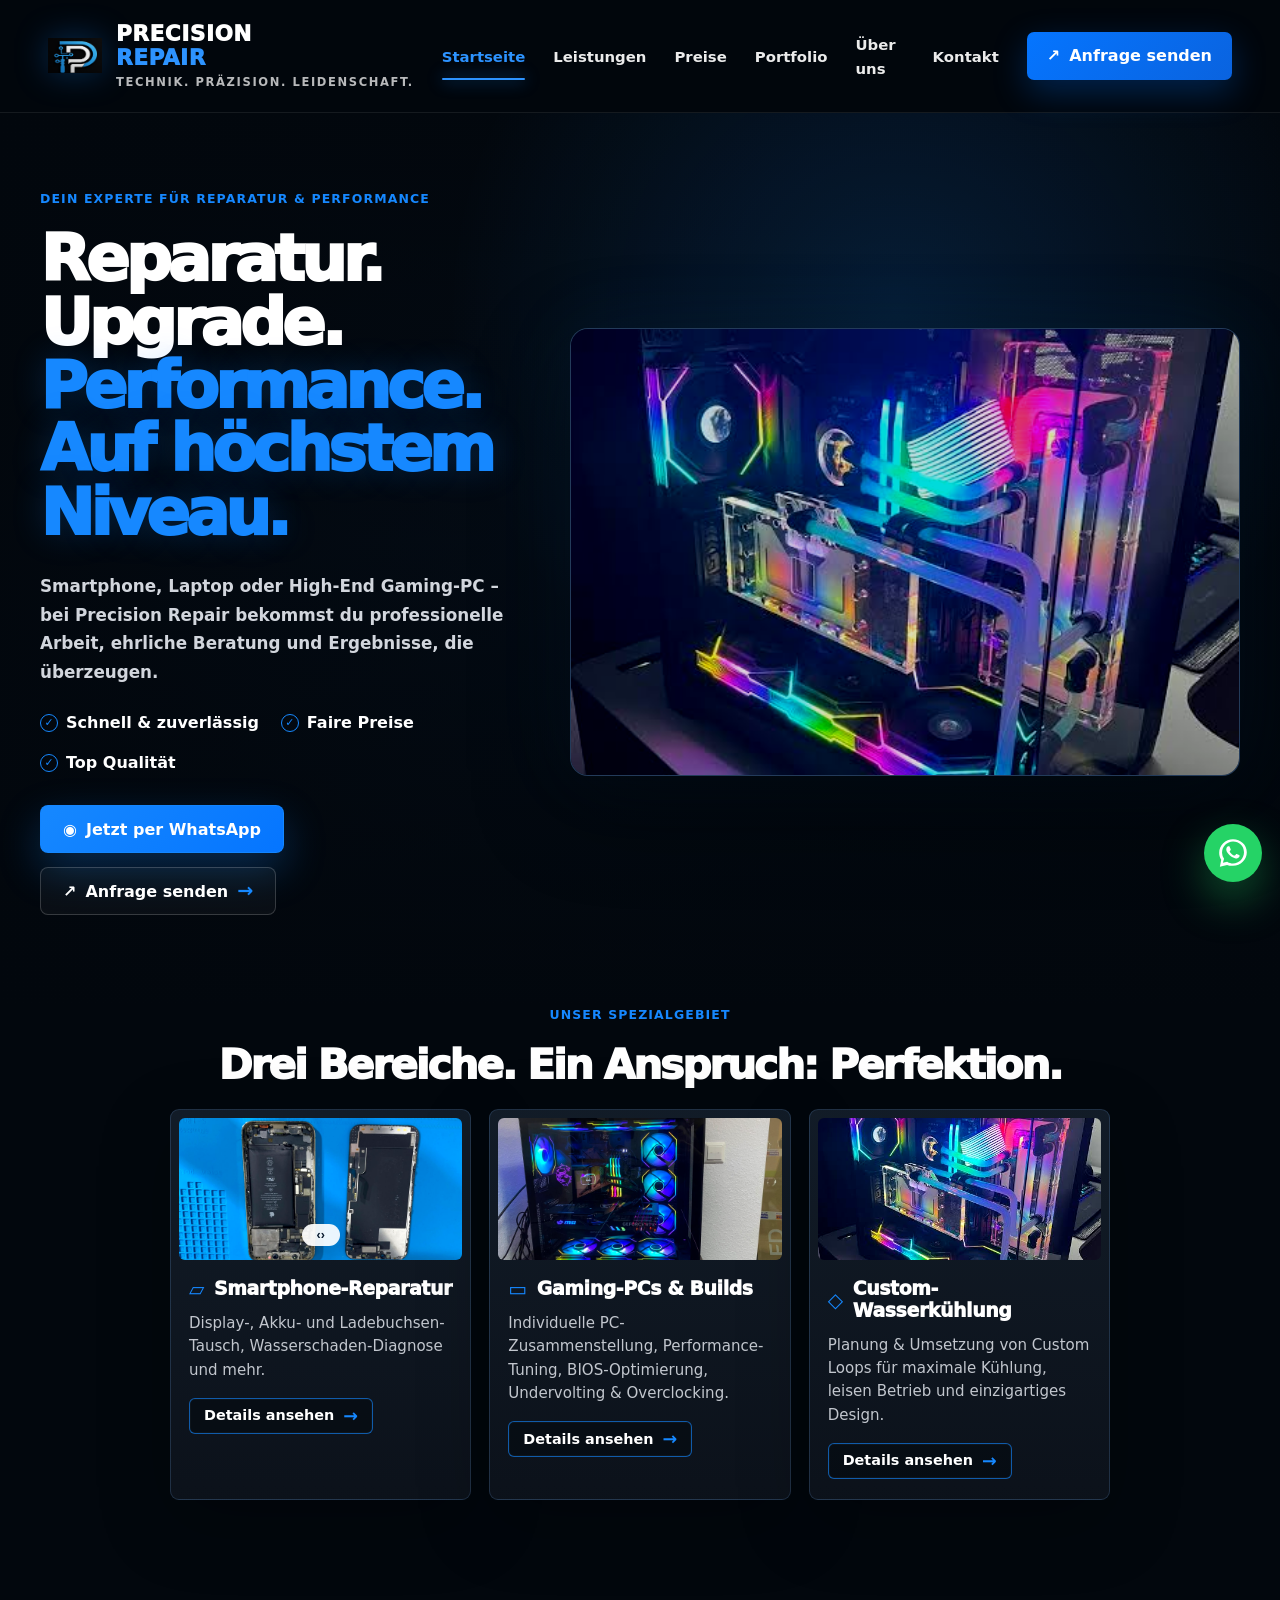
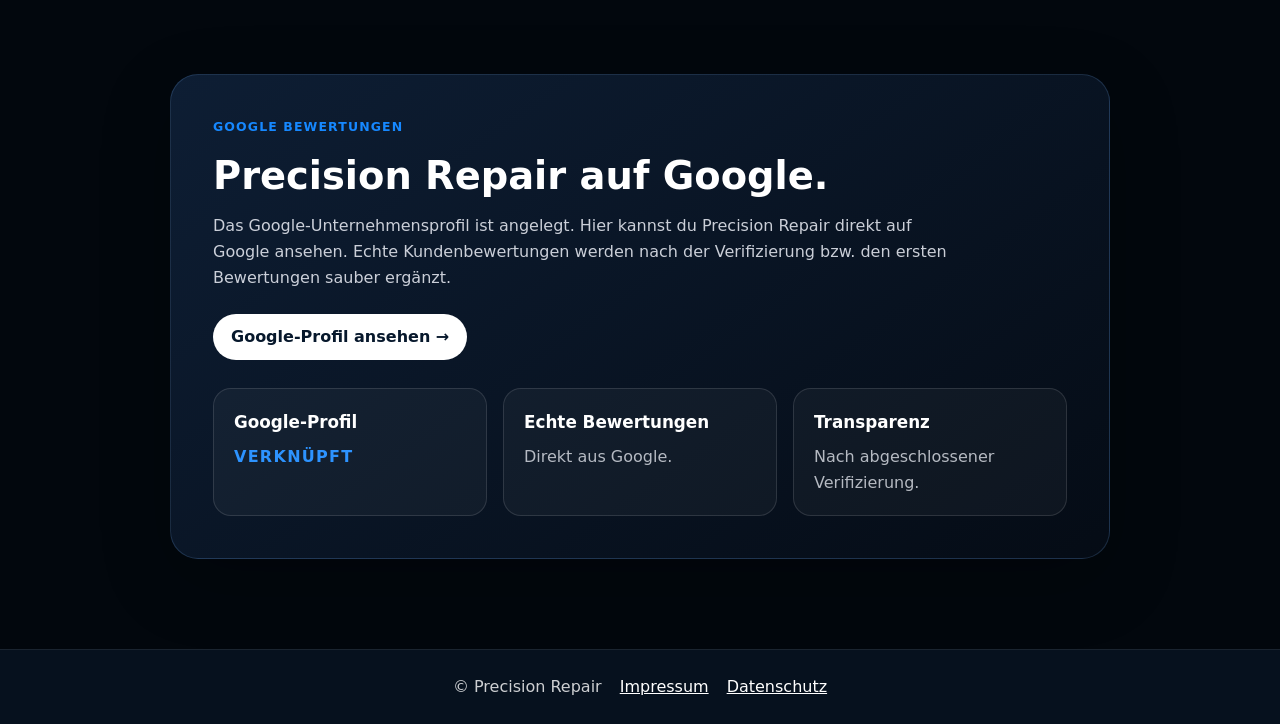
==== index.html @ 2e687c13 "Remove old custom watercooling images from homepage card" ====
<!doctype html>
<html lang="de">
<head>
  <meta charset="utf-8">
  <meta name="viewport" content="width=device-width, initial-scale=1">
  <title>Precision Repair | Reparatur, Upgrade & Performance-PCs</title>
  <meta name="description" content="Precision Repair in Trunkelsberg bei Memmingen: Smartphone-Reparatur, Laptop-Upgrades, Gaming-PC Builds und Custom-Wasserkühlung.">
  <link rel="canonical" href="https://precisionrepair.de/">
  <link rel="icon" href="assets/img/favicon.svg" type="image/svg+xml">
  <link rel="stylesheet" href="assets/css/styles.css?v=20260702-4">
</head>
<body class="dream-home">
  <header class="site-header premium-header" data-header>
    <div class="container premium-header-inner header-inner">
      <a class="brand premium-brand" href="index.html" aria-label="Precision Repair Startseite">
        <img src="public/images/precision-repair-logo.png" alt="" width="54" height="54">
        <span>Precision Repair</span>
      </a>
      <button class="nav-toggle" type="button" aria-controls="primary-nav" aria-expanded="false" data-nav-toggle><span></span><span></span><span></span><span class="sr-only">Menü öffnen</span></button>
      <nav class="primary-nav premium-nav" id="primary-nav" data-nav>
        <a class="active" href="index.html">Startseite</a><a href="leistungen.html">Leistungen</a><a href="preise.html">Preise</a><a href="portfolio.html">Portfolio</a><a href="ueber-uns.html">Über uns</a><a href="kontakt.html">Kontakt</a>
      </nav>
      <a class="header-cta" href="kontakt.html" aria-label="Anfrage senden"><span aria-hidden="true">↗</span>Anfrage senden</a>
    </div>
  </header>

  <main id="main" class="premium-main">
    <section class="premium-hero" aria-labelledby="hero-title">
      <div class="container premium-hero-grid">
        <div class="premium-hero-copy reveal-on-load">
          <p class="premium-eyebrow">DEIN EXPERTE FÜR REPARATUR &amp; PERFORMANCE</p>
          <h1 id="hero-title"><span>Reparatur.</span><span>Upgrade.</span><span class="blue">Performance.</span><span class="blue">Auf höchstem Niveau.</span></h1>
          <p class="hero-lead">Smartphone, Laptop oder High-End Gaming-PC –<br>bei Precision Repair bekommst du professionelle Arbeit, ehrliche Beratung und Ergebnisse, die überzeugen.</p>
          <div class="premium-trust" aria-label="Vorteile"><span><i aria-hidden="true">✓</i> Schnell &amp; zuverlässig</span><span><i aria-hidden="true">✓</i> Faire Preise</span><span><i aria-hidden="true">✓</i> Top Qualität</span></div>
          <div class="premium-actions"><a class="premium-btn premium-btn-primary" href="https://wa.me/491742716936"><span aria-hidden="true">◉</span>Jetzt per WhatsApp</a><a class="premium-btn premium-btn-outline" href="kontakt.html"><span aria-hidden="true">↗</span>Anfrage senden <b aria-hidden="true">→</b></a></div>
        </div>
        <div class="hero-visual reveal-on-load delay-1" aria-hidden="true"><img src="Wasserkuhlung 6.jpeg" alt="" width="820" height="620"></div>
      </div>
    </section>

    <section class="specialties-section" aria-labelledby="specialties-title">
      <div class="container section-title reveal-on-scroll"><p class="premium-eyebrow">UNSER SPEZIALGEBIET</p><h2 id="specialties-title">Drei Bereiche. Ein Anspruch: Perfektion.</h2></div>
      <div class="container specialties-grid">
        <article class="specialty-card project-card reveal-on-scroll" data-title="Smartphone-Reparatur" data-description="Beispielgalerie für Display-, Akku- und Ladebuchsen-Tausch, Diagnose und saubere Smartphone-Reparaturen." data-gallery='["public/images/portfolio/real/smartphone-display-austausch-01.jpg","public/images/portfolio/real/smartphone-display-austausch-02.jpg","public/images/portfolio/real/smartphone-innenreparatur-01.jpg","public/images/portfolio/real/smartphone-display-akkutausch-01.jpg","public/images/portfolio/real/smartphone-akku-austausch-01.jpg","public/images/portfolio/real/smartphone-akku-austausch-02.jpg"]'><button class="specialty-image project-trigger" type="button" aria-label="Smartphone Galerie öffnen"><img src="public/images/portfolio/real/smartphone-display-akkutausch-01.jpg" alt="Vorher Nachher Smartphone-Reparatur" width="680" height="520"><span class="split-control" aria-hidden="true">‹›</span></button><div class="specialty-content"><h3>Smartphone-Reparatur</h3><p>Display-, Akku- und Ladebuchsen-Tausch, Wasserschaden-Diagnose und mehr.</p><button class="details-btn project-trigger-text" type="button">Details ansehen <span aria-hidden="true">→</span></button></div></article>
        <article class="specialty-card project-card reveal-on-scroll delay-1" data-title="Gaming-PCs & Builds" data-description="Beispielgalerie für individuelle PC-Zusammenstellung, Performance-Tuning, BIOS-Optimierung, Undervolting und Overclocking." data-gallery='["public/images/portfolio/real/gaming-pc-build-rgb-03.jpg","public/images/portfolio/real/gaming-pc-build-rgb-01.jpg","public/images/portfolio/real/gaming-pc-build-rgb-02.jpg","public/images/portfolio/real/pc-build-komponenten-02.jpg"]'><button class="specialty-image project-trigger" type="button" aria-label="Gaming-PC Galerie öffnen"><img src="public/images/portfolio/real/gaming-pc-build-rgb-03.jpg" alt="Gaming-PC Build mit RGB" width="680" height="520"></button><div class="specialty-content"><h3>Gaming-PCs &amp; Builds</h3><p>Individuelle PC-Zusammenstellung, Performance-Tuning, BIOS-Optimierung, Undervolting &amp; Overclocking.</p><button class="details-btn project-trigger-text" type="button">Details ansehen <span aria-hidden="true">→</span></button></div></article>
        <article class="specialty-card project-card reveal-on-scroll delay-2" data-title="Custom-Wasserkühlung" data-description="Beispielgalerie für Planung und Umsetzung von Custom Loops für maximale Kühlung, leisen Betrieb und einzigartiges Design." data-gallery='["Wasserkuhlung 4.jpeg","Wasserkuhlung 6.jpeg"]'><button class="specialty-image project-trigger" type="button" aria-label="Custom-Wasserkühlung Galerie öffnen"><img src="Wasserkuhlung 6.jpeg" alt="Custom Wasserkühlung mit Distroplate" width="680" height="520"></button><div class="specialty-content"><h3>Custom-Wasserkühlung</h3><p>Planung &amp; Umsetzung von Custom Loops für maximale Kühlung, leisen Betrieb und einzigartiges Design.</p><button class="details-btn project-trigger-text" type="button">Details ansehen <span aria-hidden="true">→</span></button></div></article>
      </div>
    </section>

    <section class="google-reviews-section" aria-labelledby="google-reviews-title" style="padding:72px 0 90px;">
      <div class="container reveal-on-scroll" style="border:1px solid rgba(122,181,255,.18);border-radius:28px;background:linear-gradient(145deg,rgba(14,31,54,.96),rgba(5,12,22,.96));box-shadow:0 22px 70px rgba(0,0,0,.24);padding:clamp(24px,4vw,42px);">
        <p class="premium-eyebrow">GOOGLE BEWERTUNGEN</p>
        <h2 id="google-reviews-title">Precision Repair auf Google.</h2>
        <p style="max-width:760px;margin:16px 0 0;color:rgba(245,248,255,.78);">Das Google-Unternehmensprofil ist angelegt. Hier kannst du Precision Repair direkt auf Google ansehen. Echte Kundenbewertungen werden nach der Verifizierung bzw. den ersten Bewertungen sauber ergänzt.</p>
        <div style="display:flex;flex-wrap:wrap;gap:12px;margin-top:24px;">
          <a href="https://share.google/XqEuyMnloUbbC0aK1" target="_blank" rel="noopener noreferrer" style="display:inline-flex;align-items:center;justify-content:center;min-height:46px;padding:0 18px;border-radius:999px;background:#fff;color:#07182c;text-decoration:none;font-weight:900;">Google-Profil ansehen →</a>
        </div>
        <div style="display:grid;grid-template-columns:repeat(3,minmax(0,1fr));gap:16px;margin-top:28px;">
          <div style="border:1px solid rgba(255,255,255,.12);border-radius:18px;background:rgba(255,255,255,.04);padding:20px;"><strong style="display:block;color:#fff;font-size:1.05rem;">Google-Profil</strong><span style="display:block;margin-top:8px;color:#2d93ff;font-weight:900;letter-spacing:.08em;">VERKNÜPFT</span></div>
          <div style="border:1px solid rgba(255,255,255,.12);border-radius:18px;background:rgba(255,255,255,.04);padding:20px;"><strong style="display:block;color:#fff;font-size:1.05rem;">Echte Bewertungen</strong><span style="display:block;margin-top:8px;color:rgba(245,248,255,.72);">Direkt aus Google.</span></div>
          <div style="border:1px solid rgba(255,255,255,.12);border-radius:18px;background:rgba(255,255,255,.04);padding:20px;"><strong style="display:block;color:#fff;font-size:1.05rem;">Transparenz</strong><span style="display:block;margin-top:8px;color:rgba(245,248,255,.72);">Nach abgeschlossener Verifizierung.</span></div>
        </div>
      </div>
    </section>
  </main>

  <div class="project-lightbox" id="project-lightbox" hidden><div class="project-lightbox-backdrop" data-close-lightbox></div><div class="project-lightbox-dialog" role="dialog" aria-modal="true" aria-label="Projektgalerie"><button class="project-lightbox-close" type="button" data-close-lightbox aria-label="Galerie schließen">×</button><button class="project-lightbox-nav project-lightbox-prev" type="button" data-lightbox-prev aria-label="Vorheriges Bild">‹</button><img id="project-lightbox-image" src="" alt="Projektbild" width="1200" height="900"><button class="project-lightbox-nav project-lightbox-next" type="button" data-lightbox-next aria-label="Nächstes Bild">›</button><p id="project-lightbox-count" class="project-lightbox-count"></p></div></div>

  <footer class="site-footer compact"><div class="container footer-bottom"><span>&copy; Precision Repair</span><a href="impressum.html">Impressum</a><a href="datenschutz.html">Datenschutz</a></div></footer>
  <a class="whatsapp-float" href="https://wa.me/491742716936" aria-label="WhatsApp öffnen">WA</a>
  <script src="assets/js/main.js?v=20260703-9"></script>
  <script src="assets/js/home-mockup.js?v=20260703-1"></script>
  <script src="assets/js/home-force.js?v=20260703-3"></script>
</body>
</html>
---- assets/css/styles.css ----
:root {
  --navy: #071b33;
  --navy-2: #0d2a4a;
  --ink: #102033;
  --muted: #617086;
  --line: #dfe7f1;
  --bg: #f7f9fc;
  --white: #ffffff;
  --accent: #18a999;
  --accent-2: #f2b84b;
  --shadow: 0 18px 50px rgba(7, 27, 51, .14);
  --radius: 8px;
}

* { box-sizing: border-box; }
html { scroll-behavior: smooth; }
body {
  margin: 0;
  font-family: Inter, ui-sans-serif, system-ui, -apple-system, BlinkMacSystemFont, "Segoe UI", sans-serif;
  color: var(--ink);
  background: var(--white);
  line-height: 1.6;
}

a { color: inherit; }
img { max-width: 100%; display: block; }
[hidden] { display: none !important; }
.container { width: min(1120px, calc(100% - 40px)); margin: 0 auto; }
.narrow { width: min(820px, calc(100% - 40px)); }
.sr-only, .skip-link {
  position: absolute;
  width: 1px;
  height: 1px;
  overflow: hidden;
  clip: rect(0, 0, 0, 0);
}
.skip-link:focus {
  width: auto;
  height: auto;
  clip: auto;
  z-index: 100;
  left: 16px;
  top: 16px;
  padding: 10px 14px;
  background: var(--white);
  border-radius: var(--radius);
}

.site-header {
  position: sticky;
  top: 0;
  z-index: 50;
  background: rgba(255, 255, 255, .92);
  backdrop-filter: blur(14px);
  border-bottom: 1px solid rgba(223, 231, 241, .8);
}
.header-inner {
  min-height: 76px;
  display: flex;
  align-items: center;
  justify-content: space-between;
  gap: 24px;
}
.brand {
  display: inline-flex;
  align-items: center;
  gap: 12px;
  text-decoration: none;
  font-weight: 800;
  color: var(--navy);
  letter-spacing: 0;
}
.brand img {
  width: 44px;
  height: 44px;
  object-fit: cover;
  border-radius: 8px;
  background: var(--navy);
}
.primary-nav { display: flex; gap: 8px; align-items: center; }
.primary-nav a {
  text-decoration: none;
  color: var(--muted);
  font-weight: 700;
  padding: 10px 12px;
  border-radius: var(--radius);
}
.primary-nav a:hover, .primary-nav a.active { color: var(--navy); background: #eef5fb; }
.nav-toggle {
  display: none;
  width: 44px;
  height: 44px;
  border: 1px solid var(--line);
  border-radius: var(--radius);
  background: var(--white);
}
.nav-toggle span:not(.sr-only) {
  display: block;
  width: 20px;
  height: 2px;
  background: var(--navy);
  margin: 5px auto;
}

.hero {
  background:
    radial-gradient(circle at 80% 20%, rgba(24, 169, 153, .18), transparent 32%),
    linear-gradient(135deg, var(--navy) 0%, var(--navy-2) 58%, #10395f 100%);
  color: var(--white);
  padding: 84px 0 70px;
  min-height: 680px;
  display: flex;
  align-items: center;
}
.hero-grid {
  display: grid;
  grid-template-columns: minmax(0, 1.05fr) minmax(360px, .95fr);
  gap: 56px;
  align-items: center;
}
.eyebrow {
  margin: 0 0 14px;
  color: var(--accent);
  font-weight: 800;
  text-transform: uppercase;
  font-size: .78rem;
  letter-spacing: .08em;
}
h1, h2, h3 { line-height: 1.1; margin: 0; color: inherit; letter-spacing: 0; }
h1 { font-size: clamp(2.4rem, 6vw, 4.9rem); max-width: 760px; }
h2 { font-size: clamp(1.8rem, 3vw, 3rem); }
h3 { font-size: 1.25rem; }
.lead, .page-hero p, .section-heading p {
  font-size: 1.13rem;
  color: rgba(255, 255, 255, .82);
  max-width: 680px;
}
.hero-actions, .cta-actions {
  display: flex;
  flex-wrap: wrap;
  gap: 12px;
  margin-top: 32px;
}
.btn {
  display: inline-flex;
  align-items: center;
  justify-content: center;
  min-height: 48px;
  padding: 12px 18px;
  border-radius: var(--radius);
  border: 1px solid transparent;
  text-decoration: none;
  font-weight: 800;
  cursor: pointer;
  font: inherit;
}
.btn-primary { background: var(--accent); color: #041620; }
.btn-primary:hover { background: #35c3b5; }
.btn-secondary { background: var(--white); color: var(--navy); }
.btn-secondary:hover { background: #eaf2f8; }
.btn-ghost { background: transparent; color: var(--navy); border-color: var(--line); }
.full { width: 100%; }
.trust-row {
  display: flex;
  flex-wrap: wrap;
  gap: 10px;
  margin-top: 28px;
}
.trust-row span {
  border: 1px solid rgba(255, 255, 255, .18);
  border-radius: 999px;
  padding: 8px 12px;
  color: rgba(255, 255, 255, .86);
  font-weight: 700;
  font-size: .92rem;
}

.hero-panel {
  min-height: 500px;
  position: relative;
  border: 1px solid rgba(255, 255, 255, .16);
  border-radius: 20px;
  background: rgba(255, 255, 255, .08);
  box-shadow: var(--shadow);
  overflow: hidden;
}
.device-visual {
  position: absolute;
  inset: 60px 40px 40px;
}
.phone {
  position: absolute;
  width: 150px;
  height: 280px;
  left: 28px;
  top: 60px;
  border: 12px solid #eaf6ff;
  border-radius: 28px;
  background: linear-gradient(160deg, #0a2039, #156b84);
  box-shadow: 0 25px 60px rgba(0, 0, 0, .35);
}
.phone:after {
  content: "";
  position: absolute;
  inset: 46px 28px;
  border-top: 3px solid rgba(255, 255, 255, .5);
  transform: rotate(-18deg);
}
.laptop {
  position: absolute;
  width: 280px;
  height: 170px;
  right: 8px;
  bottom: 56px;
  border: 12px solid #eaf6ff;
  border-radius: 14px 14px 4px 4px;
  background: linear-gradient(150deg, #132f51, #18a999);
}
.laptop:after {
  content: "";
  position: absolute;
  height: 16px;
  left: -34px;
  right: -34px;
  bottom: -36px;
  background: #dbe8f3;
  border-radius: 0 0 18px 18px;
}
.tool-chip {
  position: absolute;
  right: 56px;
  top: 58px;
  background: var(--accent-2);
  color: var(--navy);
  font-weight: 900;
  padding: 12px 16px;
  border-radius: var(--radius);
}
.chip-two { right: 210px; top: 210px; background: var(--white); }
.device-card, .diagnostic-card {
  position: absolute;
  z-index: 2;
  background: var(--white);
  color: var(--navy);
  border-radius: var(--radius);
  box-shadow: var(--shadow);
  padding: 18px;
}
.device-card { left: 28px; top: 28px; }
.device-card p, .diagnostic-card span, .diagnostic-card small { margin: 0; color: var(--muted); }
.device-card strong, .diagnostic-card strong { display: block; font-size: 1.35rem; }
.diagnostic-card { right: 30px; bottom: 28px; min-width: 150px; }
.status-dot {
  display: inline-block;
  width: 10px;
  height: 10px;
  background: var(--accent);
  border-radius: 50%;
}

.section { padding: 86px 0; }
.section-heading { margin-bottom: 34px; }
.section-heading p, .page-hero p, .detail-card p, .notice p, .about-split p { color: var(--muted); }
.service-grid, .detail-grid {
  display: grid;
  grid-template-columns: repeat(3, minmax(0, 1fr));
  gap: 18px;
}
.service-card, .detail-card, .notice, .contact-form, .contact-panel, .portfolio-card {
  border: 1px solid var(--line);
  border-radius: var(--radius);
  background: var(--white);
  padding: 26px;
  box-shadow: 0 8px 26px rgba(7, 27, 51, .06);
}
.service-card p, .detail-card li { color: var(--muted); }
.service-card img { margin-bottom: 18px; }
.portfolio-section { background: var(--white); }
.portfolio-grid {
  display: grid;
  grid-template-columns: repeat(3, minmax(0, 1fr));
  gap: 18px;
}
.portfolio-card {
  padding: 0;
  overflow: hidden;
}
.portfolio-card img {
  width: 100%;
  aspect-ratio: 1.45 / 1;
  height: auto;
  object-fit: cover;
  background: var(--navy);
}
.portfolio-card h3 {
  padding: 18px;
  font-size: 1.05rem;
}
.centered-action {
  display: flex;
  justify-content: center;
  margin-top: 28px;
}
.portfolio-tools {
  display: flex;
  flex-wrap: wrap;
  gap: 10px;
  margin-bottom: 26px;
}
.filter-btn {
  border: 1px solid var(--line);
  border-radius: var(--radius);
  background: var(--white);
  color: var(--navy);
  padding: 10px 14px;
  font: inherit;
  font-weight: 800;
  cursor: pointer;
}
.filter-btn:hover,
.filter-btn.active {
  border-color: rgba(24, 169, 153, .55);
  background: #eef8f7;
}
.gallery-grid {
  display: grid;
  grid-template-columns: repeat(3, minmax(0, 1fr));
  gap: 18px;
}
.gallery-card {
  overflow: hidden;
  border: 1px solid var(--line);
  border-radius: var(--radius);
  background: var(--white);
  box-shadow: 0 8px 26px rgba(7, 27, 51, .06);
}
.gallery-card a {
  display: block;
  background: var(--navy);
}
.gallery-card img {
  width: 100%;
  aspect-ratio: 4 / 3;
  object-fit: cover;
}
.gallery-card span {
  display: inline-flex;
  margin: 18px 18px 10px;
  padding: 5px 9px;
  border-radius: 999px;
  background: #eef5fb;
  color: var(--navy);
  font-size: .78rem;
  font-weight: 900;
}
.gallery-card h3,
.gallery-card p {
  padding: 0 18px;
}
.gallery-card h3 {
  font-size: 1.05rem;
}
.gallery-card p {
  margin: 10px 0 20px;
  color: var(--muted);
}
.feature-image {
  width: 100%;
  border-radius: var(--radius);
  box-shadow: var(--shadow);
  object-fit: cover;
}
.feature-gallery {
  display: grid;
  grid-template-columns: .8fr 1.2fr;
  gap: 14px;
  align-items: stretch;
}
.feature-gallery .feature-image {
  height: 100%;
  min-height: 360px;
}
.image-band .split { align-items: center; }
.band { background: var(--bg); }
.split {
  display: grid;
  grid-template-columns: minmax(0, .85fr) minmax(320px, 1.15fr);
  gap: 48px;
  align-items: start;
}
.steps { display: grid; gap: 14px; }
.step {
  display: grid;
  grid-template-columns: 48px 1fr;
  gap: 6px 16px;
  align-items: start;
  background: var(--white);
  border: 1px solid var(--line);
  border-radius: var(--radius);
  padding: 18px;
}
.step span {
  grid-row: span 2;
  width: 42px;
  height: 42px;
  display: inline-flex;
  align-items: center;
  justify-content: center;
  background: var(--navy);
  color: var(--white);
  border-radius: var(--radius);
  font-weight: 900;
}
.step p { margin: 0; color: var(--muted); }
.cta-section { padding-top: 0; }
.cta {
  display: flex;
  justify-content: space-between;
  gap: 28px;
  align-items: center;
  background: var(--navy);
  color: var(--white);
  border-radius: 16px;
  padding: 38px;
}
.cta p { color: rgba(255, 255, 255, .8); }
.page-hero {
  background: linear-gradient(135deg, var(--navy), var(--navy-2));
  color: var(--white);
  padding: 82px 0;
}
.detail-grid { grid-template-columns: repeat(2, minmax(0, 1fr)); }
.detail-card ul { padding-left: 20px; margin-bottom: 0; }
.detail-card.highlight { background: #eef8f7; border-color: rgba(24, 169, 153, .3); }
.text-link { color: var(--navy); font-weight: 900; }
.price-table-wrap { overflow-x: auto; border: 1px solid var(--line); border-radius: var(--radius); }
.price-table { width: 100%; border-collapse: collapse; background: var(--white); min-width: 680px; }
.price-table th, .price-table td { text-align: left; padding: 18px; border-bottom: 1px solid var(--line); }
.price-table th { background: var(--navy); color: var(--white); }
.notice { margin-top: 22px; }
.about-split { align-items: center; }
.values {
  display: grid;
  grid-template-columns: repeat(2, minmax(0, 1fr));
  gap: 14px;
}
.values div {
  background: var(--bg);
  border: 1px solid var(--line);
  border-radius: var(--radius);
  padding: 22px;
}
.values strong, .values span { display: block; }
.values span { color: var(--muted); }
.contact-grid {
  display: grid;
  grid-template-columns: minmax(0, 1.15fr) minmax(320px, .85fr);
  gap: 24px;
  align-items: start;
}
.contact-form { display: grid; gap: 10px; }
.contact-form label { font-weight: 800; }
input, textarea {
  width: 100%;
  border: 1px solid var(--line);
  border-radius: var(--radius);
  padding: 13px 14px;
  font: inherit;
  color: var(--ink);
}
input:focus, textarea:focus {
  outline: 3px solid rgba(24, 169, 153, .2);
  border-color: var(--accent);
}
.checkbox {
  display: grid;
  grid-template-columns: 20px 1fr;
  gap: 10px;
  align-items: start;
  font-weight: 500;
  color: var(--muted);
}
.checkbox input { width: 18px; margin-top: 4px; }
.contact-panel h2 { margin-bottom: 20px; }
.contact-panel p { color: var(--muted); }
.map-consent, .map-frame {
  margin-top: 18px;
  min-height: 260px;
  border: 1px solid var(--line);
  border-radius: var(--radius);
  background: var(--bg);
  display: grid;
  place-items: center;
  text-align: center;
  padding: 20px;
}
.map-frame iframe { width: 100%; height: 260px; border: 0; border-radius: var(--radius); }
.legal-page { padding: 72px 0; }
.legal-page h1 { color: var(--navy); font-size: clamp(2rem, 4vw, 3.4rem); }
.legal-page h2 { color: var(--navy); font-size: 1.5rem; margin-top: 30px; }
.legal-page p { color: var(--muted); }

.site-footer {
  background: var(--navy);
  color: var(--white);
  padding: 48px 0;
}
.footer-grid {
  display: grid;
  grid-template-columns: 1.5fr 1fr 1fr 1fr;
  gap: 28px;
}
.footer-brand { color: var(--white); margin-bottom: 14px; }
.site-footer h2 { font-size: 1rem; margin-bottom: 10px; }
.site-footer p, .site-footer a { color: rgba(255, 255, 255, .76); }
.compact { padding: 24px 0; }
.footer-bottom {
  display: flex;
  gap: 18px;
  justify-content: center;
  flex-wrap: wrap;
}
.whatsapp-float {
  position: fixed;
  right: 18px;
  bottom: 18px;
  z-index: 60;
  width: 58px;
  height: 58px;
  display: inline-flex;
  align-items: center;
  justify-content: center;
  border-radius: 50%;
  background: #25d366;
  color: #052011;
  font-weight: 900;
  text-decoration: none;
  box-shadow: 0 14px 34px rgba(7, 27, 51, .25);
}

@media (max-width: 900px) {
  .nav-toggle { display: block; }
  .primary-nav {
    position: absolute;
    left: 20px;
    right: 20px;
    top: 76px;
    display: none;
    flex-direction: column;
    align-items: stretch;
    background: var(--white);
    border: 1px solid var(--line);
    border-radius: var(--radius);
    padding: 10px;
    box-shadow: var(--shadow);
  }
  .primary-nav.open { display: flex; }
  .hero { min-height: auto; padding: 58px 0; }
  .hero-grid, .split, .contact-grid, .footer-grid {
    grid-template-columns: 1fr;
  }
  .hero-panel { min-height: 430px; }
  .service-grid, .detail-grid, .portfolio-grid, .gallery-grid { grid-template-columns: 1fr; }
  .feature-gallery { grid-template-columns: 1fr; }
  .feature-gallery .feature-image { min-height: 260px; }
  .cta { align-items: stretch; flex-direction: column; }
}

@media (max-width: 560px) {
  .container, .narrow { width: min(100% - 28px, 1120px); }
  .header-inner { min-height: 68px; }
  .primary-nav { top: 68px; left: 14px; right: 14px; }
  .brand span { font-size: .98rem; }
  .hero-copy h1 { font-size: 2.35rem; }
  .hero-panel { min-height: 360px; }
  .device-visual { inset: 50px 18px 24px; }
  .phone { width: 112px; height: 214px; left: 4px; top: 70px; }
  .laptop { width: 190px; height: 120px; right: 0; bottom: 54px; }
  .tool-chip { right: 26px; top: 72px; }
  .chip-two { right: 132px; top: 210px; }
  .device-card, .diagnostic-card { padding: 12px; }
  .device-card strong, .diagnostic-card strong { font-size: 1.05rem; }
  .section, .page-hero { padding: 56px 0; }
  .values { grid-template-columns: 1fr; }
  .cta { padding: 26px; border-radius: var(--radius); }
  .whatsapp-float { width: 52px; height: 52px; }
}

/* Homepage only: clean Spezialgebiete cards */
body.dream-home .specialties-section .specialties-grid {
  display: grid !important;
  grid-template-columns: repeat(3, minmax(0, 1fr)) !important;
  gap: 24px !important;
  align-items: stretch !important;
}

body.dream-home .specialties-section .specialty-card {
  min-width: 0 !important;
  display: flex !important;
  flex-direction: column !important;
  overflow: hidden !important;
  border: 1px solid rgba(122, 181, 255, .18) !important;
  border-radius: 28px !important;
  background: linear-gradient(145deg, rgba(14, 31, 54, .96), rgba(5, 12, 22, .96)) !important;
  box-shadow: 0 22px 70px rgba(0, 0, 0, .24) !important;
}

body.dream-home .specialties-section .specialty-image {
  -webkit-appearance: none !important;
  appearance: none !important;
  position: relative !important;
  display: block !important;
  width: 100% !important;
  height: clamp(240px, 26vw, 320px) !important;
  margin: 0 !important;
  padding: 0 !important;
  border: 0 !important;
  border-radius: 28px 28px 0 0 !important;
  overflow: hidden !important;
  background: #071323 !important;
  line-height: 0 !important;
  cursor: pointer !important;
}

body.dream-home .specialties-section .specialty-image img {
  display: block !important;
  width: 100% !important;
  height: 100% !important;
  max-width: none !important;
  object-fit: cover !important;
  object-position: center !important;
  border: 0 !important;
  border-radius: 0 !important;
  background: #071323 !important;
  transform: none !important;
}

body.dream-home .specialties-section .specialty-content {
  display: grid !important;
  gap: 12px !important;
  padding: 22px 22px 26px !important;
}

body.dream-home .specialties-section .specialty-content h3 {
  margin: 0 !important;
  color: #fff !important;
  font-size: clamp(1.25rem, 2vw, 1.65rem) !important;
  line-height: 1.1 !important;
}

body.dream-home .specialties-section .specialty-content p {
  margin: 0 !important;
  color: rgba(245, 248, 255, .78) !important;
}

body.dream-home .specialties-section .details-btn,
body.dream-home .specialties-section .project-trigger-text {
  display: none !important;
}

body.dream-home .specialties-section .split-control {
  position: absolute !important;
  left: 50% !important;
  bottom: 12px !important;
  transform: translateX(-50%) !important;
  z-index: 2 !important;
  display: inline-flex !important;
  align-items: center !important;
  justify-content: center !important;
  min-width: 38px !important;
  height: 22px !important;
  padding: 0 10px !important;
  border-radius: 999px !important;
  background: rgba(255, 255, 255, .92) !important;
  color: #07182c !important;
  font-size: .78rem !important;
  font-weight: 900 !important;
  line-height: 1 !important;
  box-shadow: 0 10px 26px rgba(0, 0, 0, .25) !important;
}

@media (max-width: 900px) {
  body.dream-home .specialties-section .specialties-grid {
    grid-template-columns: 1fr !important;
    gap: 22px !important;
  }

  body.dream-home .specialties-section .specialty-image {
    height: clamp(250px, 62vw, 360px) !important;
  }
}

@media (max-width: 560px) {
  body.dream-home .specialties-section .specialty-card {
    border-radius: 24px !important;
  }

  body.dream-home .specialties-section .specialty-image {
    height: clamp(230px, 68vw, 330px) !important;
    border-radius: 24px 24px 0 0 !important;
  }

  body.dream-home .specialties-section .specialty-content {
    padding: 18px 18px 22px !important;
  }
}

/* Homepage only: prevent mobile sideways dragging */
body.dream-home {
  width: 100% !important;
  max-width: 100% !important;
  overflow-x: hidden !important;
}

body.dream-home .premium-main,
body.dream-home .premium-hero,
body.dream-home .specialties-section {
  max-width: 100vw !important;
  overflow-x: hidden !important;
}

body.dream-home .premium-hero-grid,
body.dream-home .specialties-section .container,
body.dream-home .specialties-grid,
body.dream-home .section-title {
  max-width: min(1120px, calc(100vw - 40px)) !important;
}

body.dream-home .premium-trust,
body.dream-home .premium-actions {
  max-width: 100% !important;
  flex-wrap: wrap !important;
}

body.dream-home .premium-trust span,
body.dream-home .premium-actions a {
  min-width: 0 !important;
  white-space: normal !important;
}

@media (max-width: 760px) {
  body.dream-home .hero-visual {
    max-width: 100vw !important;
    overflow: hidden !important;
  }

  body.dream-home .premium-hero-grid,
  body.dream-home .specialties-section .container,
  body.dream-home .specialties-grid,
  body.dream-home .section-title {
    max-width: calc(100vw - 28px) !important;
  }
}
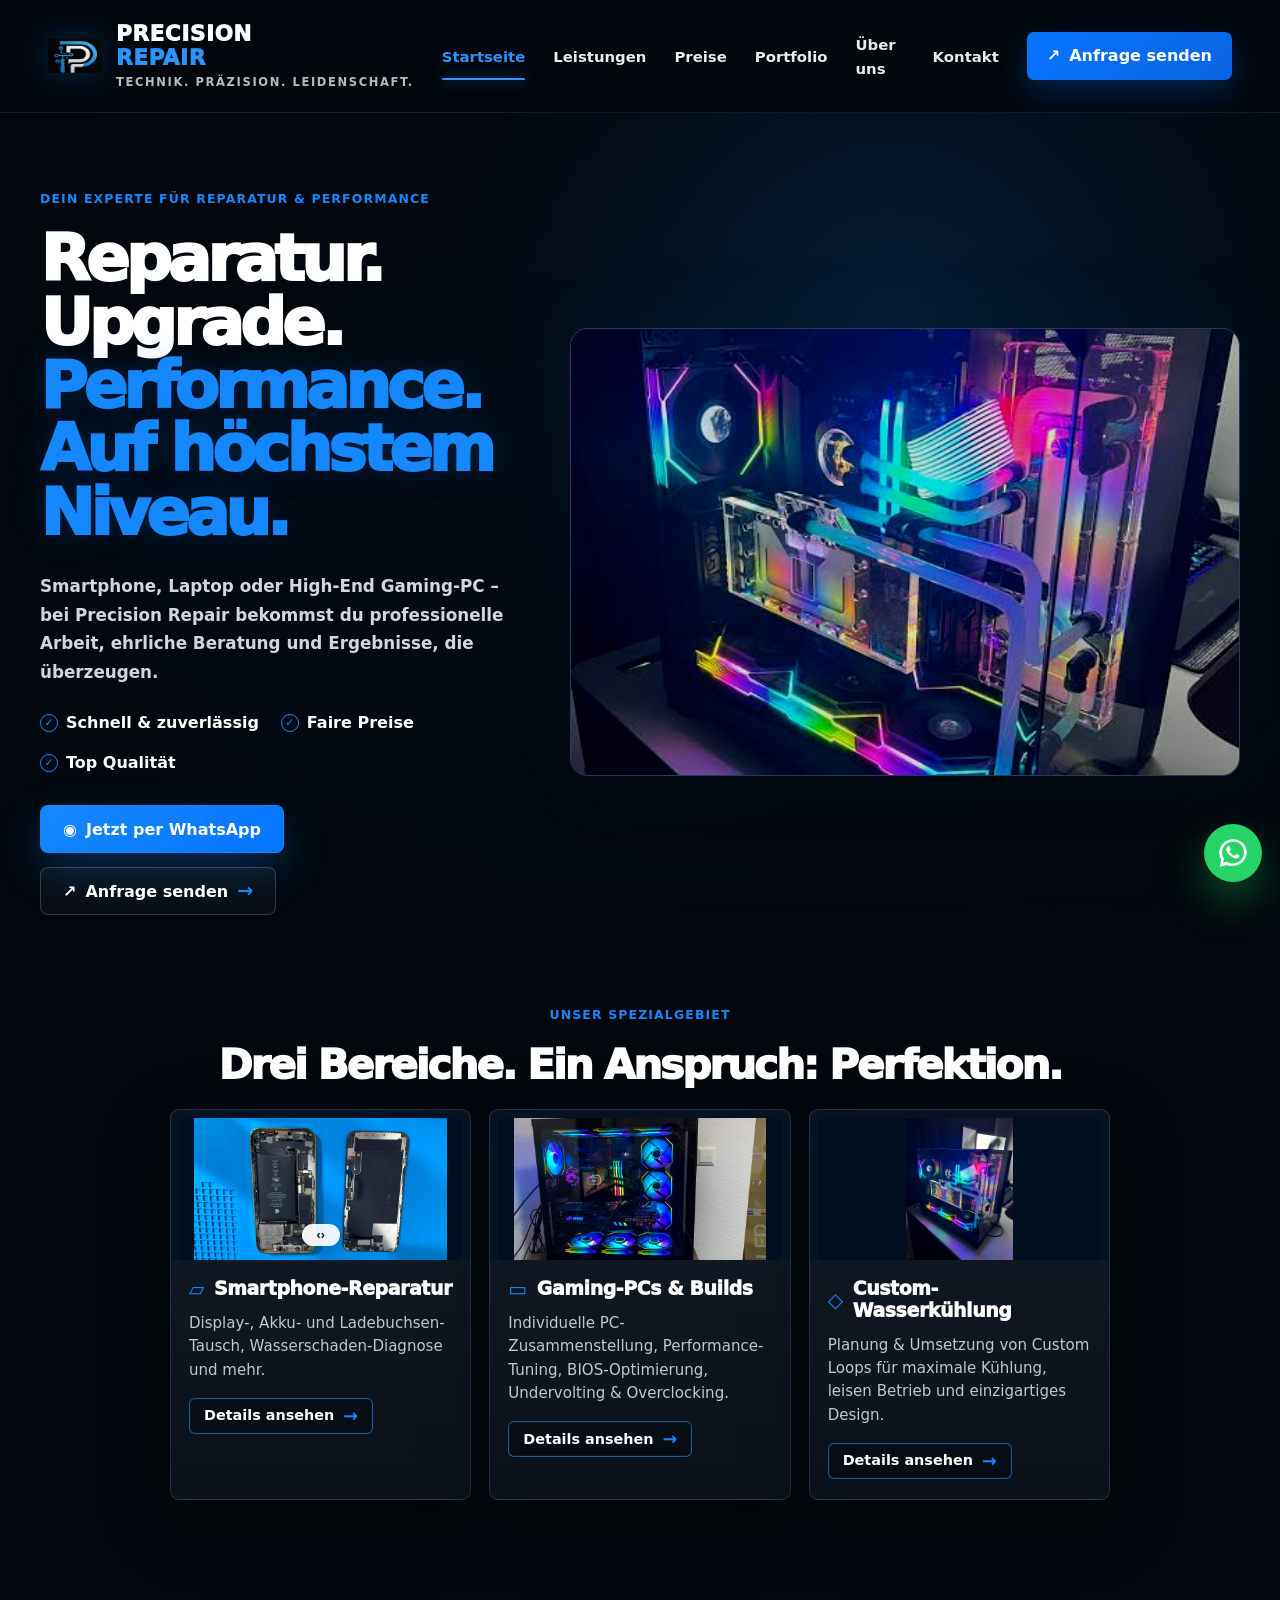
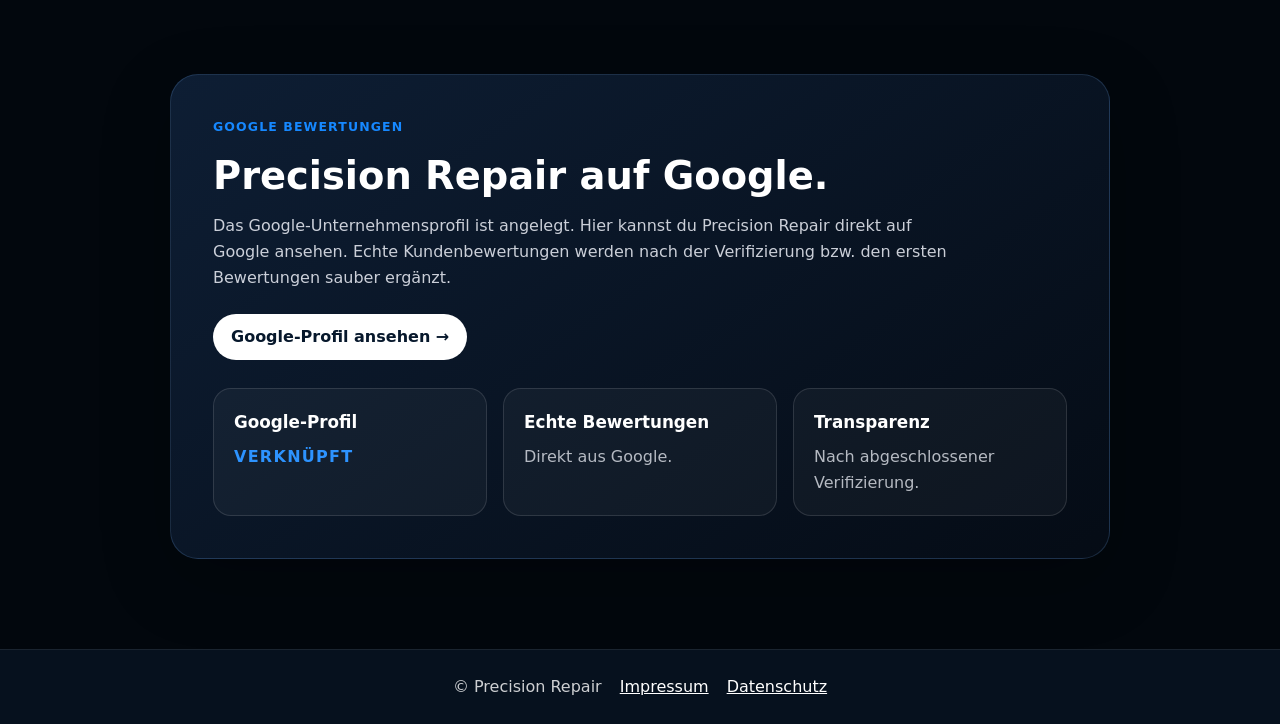
==== commit 0d390c20: "Bump homepage image crop fix version" ====
--- a/index.html
+++ b/index.html
@@ -70,6 +70,6 @@
   <a class="whatsapp-float" href="https://wa.me/491742716936" aria-label="WhatsApp öffnen">WA</a>
   <script src="assets/js/main.js?v=20260703-9"></script>
   <script src="assets/js/home-mockup.js?v=20260703-1"></script>
-  <script src="assets/js/home-force.js?v=20260703-3"></script>
+  <script src="assets/js/home-force.js?v=20260703-4"></script>
 </body>
 </html>
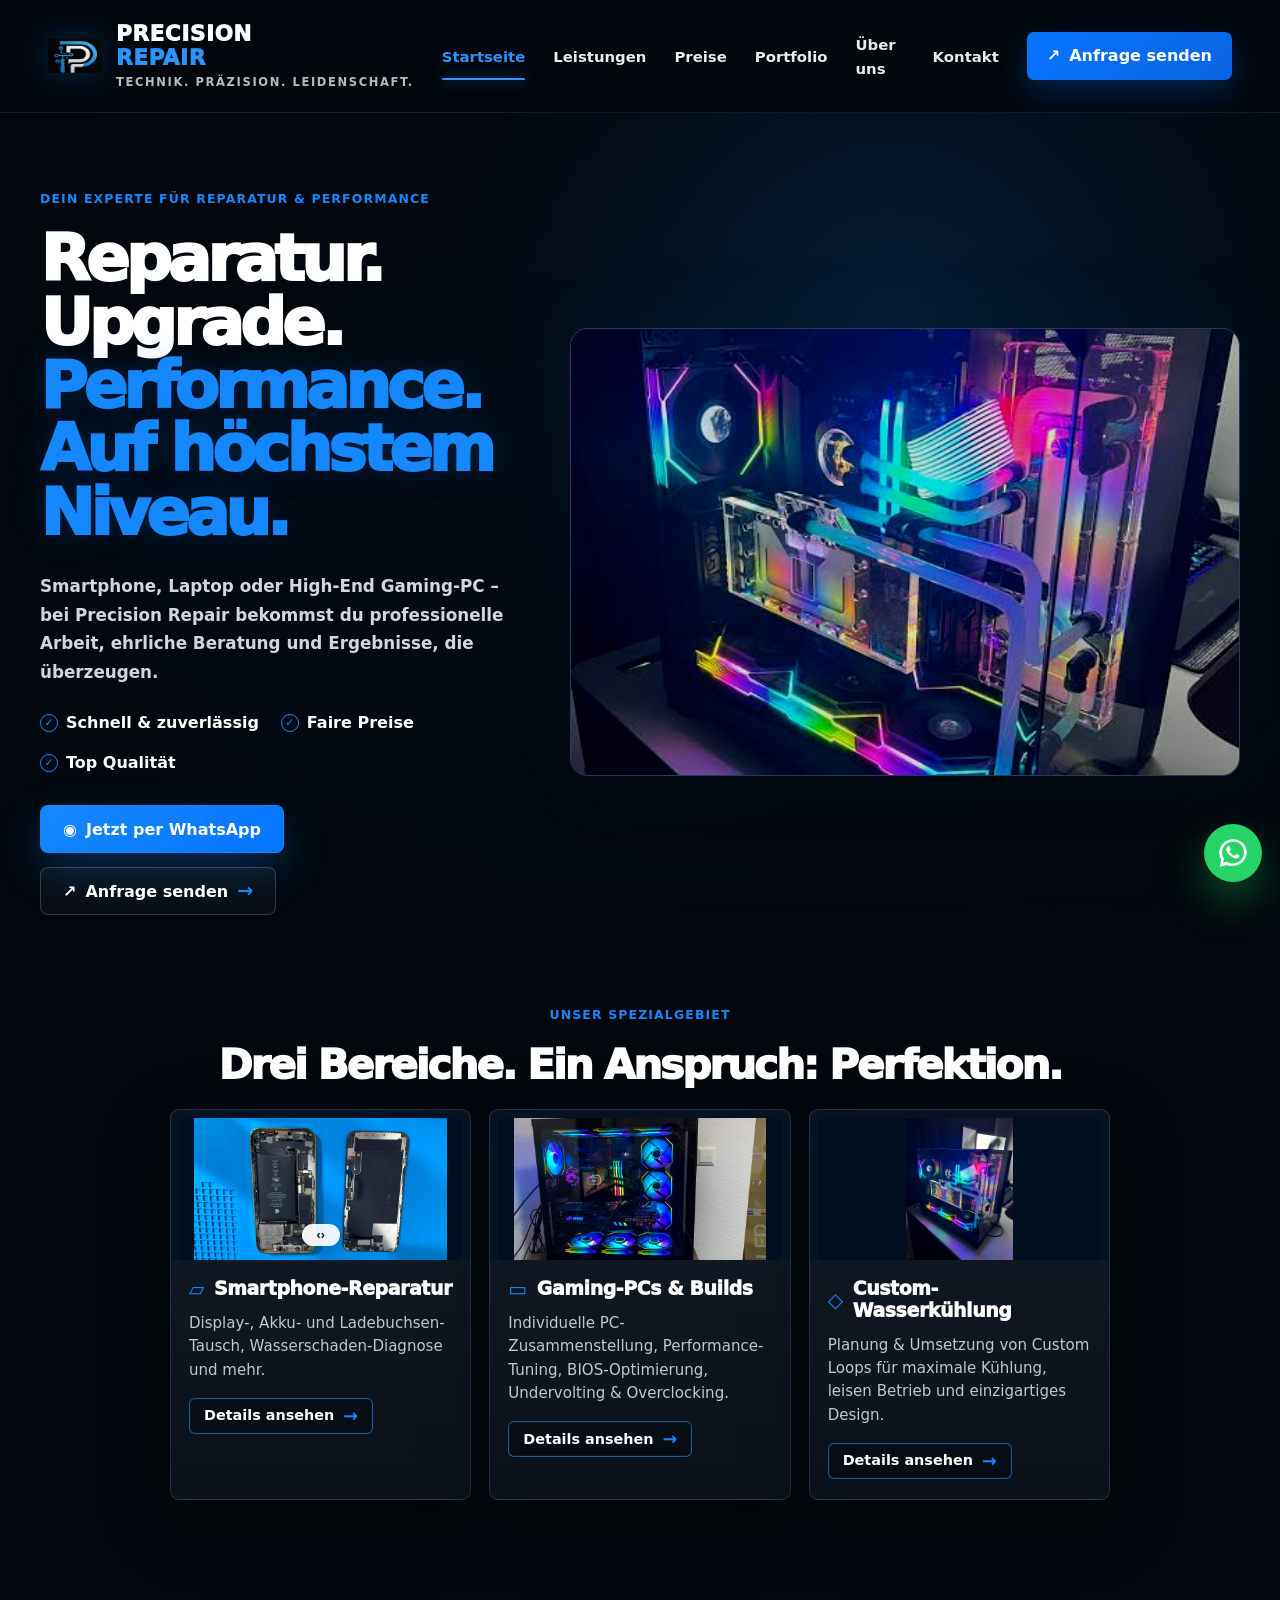
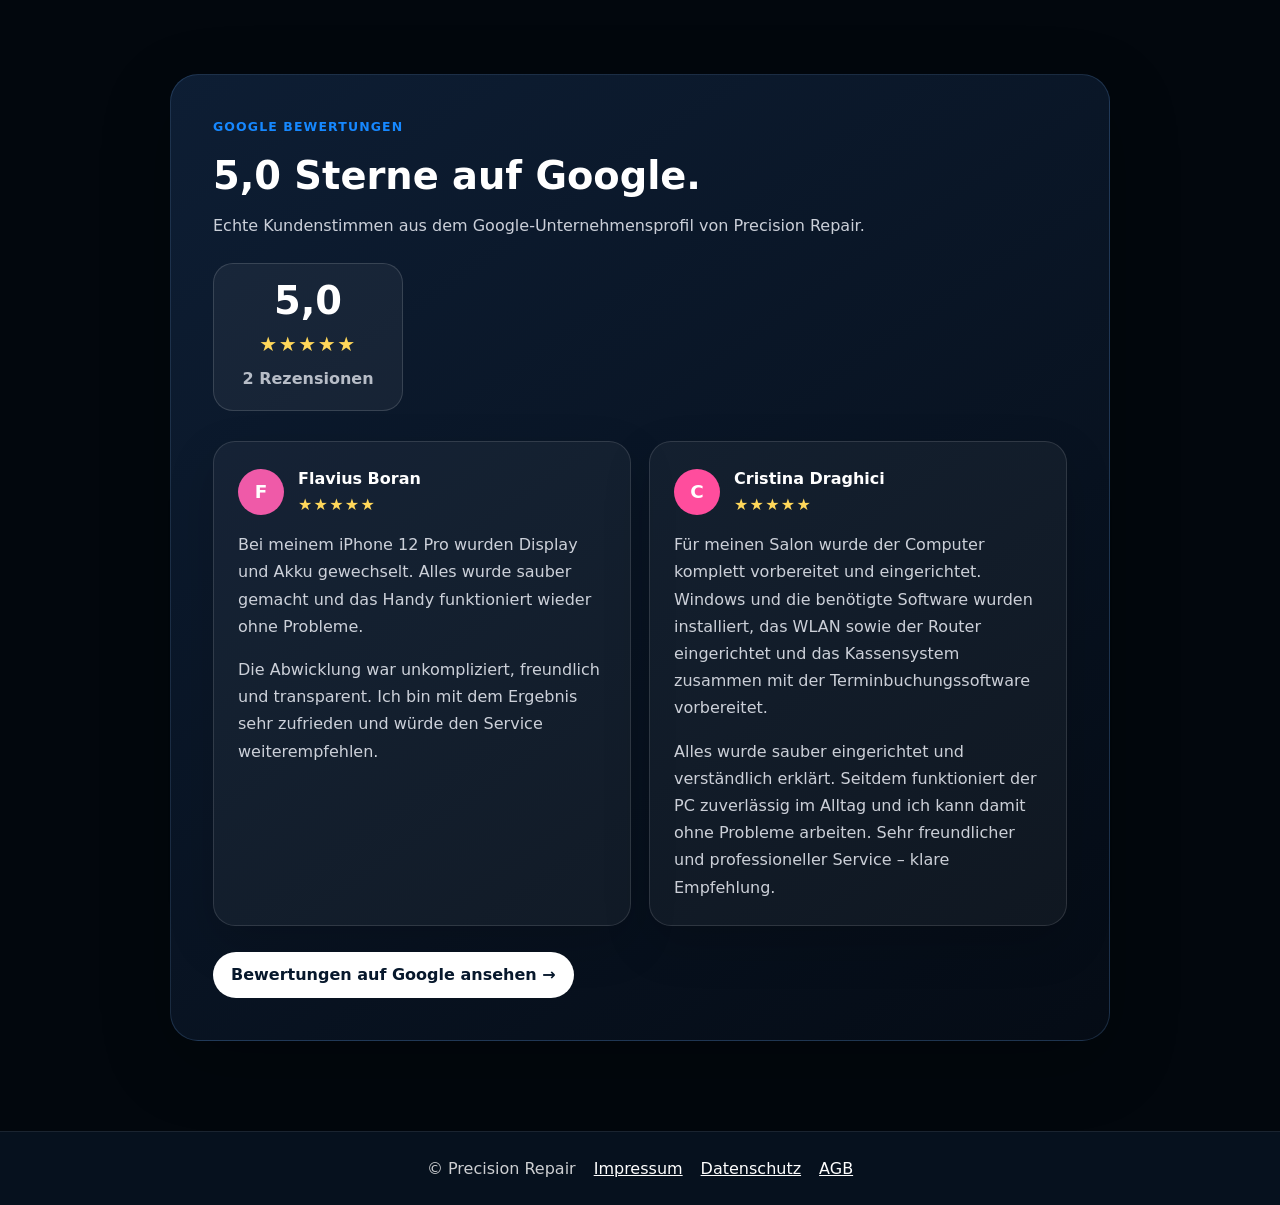
==== commit 1e2662f8: "Add real Google reviews to homepage" ====
--- a/index.html
+++ b/index.html
@@ -43,22 +43,38 @@
       <div class="container specialties-grid">
         <article class="specialty-card project-card reveal-on-scroll" data-title="Smartphone-Reparatur" data-description="Beispielgalerie für Display-, Akku- und Ladebuchsen-Tausch, Diagnose und saubere Smartphone-Reparaturen." data-gallery='["public/images/portfolio/real/smartphone-display-austausch-01.jpg","public/images/portfolio/real/smartphone-display-austausch-02.jpg","public/images/portfolio/real/smartphone-innenreparatur-01.jpg","public/images/portfolio/real/smartphone-display-akkutausch-01.jpg","public/images/portfolio/real/smartphone-akku-austausch-01.jpg","public/images/portfolio/real/smartphone-akku-austausch-02.jpg"]'><button class="specialty-image project-trigger" type="button" aria-label="Smartphone Galerie öffnen"><img src="public/images/portfolio/real/smartphone-display-akkutausch-01.jpg" alt="Vorher Nachher Smartphone-Reparatur" width="680" height="520"><span class="split-control" aria-hidden="true">‹›</span></button><div class="specialty-content"><h3>Smartphone-Reparatur</h3><p>Display-, Akku- und Ladebuchsen-Tausch, Wasserschaden-Diagnose und mehr.</p><button class="details-btn project-trigger-text" type="button">Details ansehen <span aria-hidden="true">→</span></button></div></article>
         <article class="specialty-card project-card reveal-on-scroll delay-1" data-title="Gaming-PCs & Builds" data-description="Beispielgalerie für individuelle PC-Zusammenstellung, Performance-Tuning, BIOS-Optimierung, Undervolting und Overclocking." data-gallery='["public/images/portfolio/real/gaming-pc-build-rgb-03.jpg","public/images/portfolio/real/gaming-pc-build-rgb-01.jpg","public/images/portfolio/real/gaming-pc-build-rgb-02.jpg","public/images/portfolio/real/pc-build-komponenten-02.jpg"]'><button class="specialty-image project-trigger" type="button" aria-label="Gaming-PC Galerie öffnen"><img src="public/images/portfolio/real/gaming-pc-build-rgb-03.jpg" alt="Gaming-PC Build mit RGB" width="680" height="520"></button><div class="specialty-content"><h3>Gaming-PCs &amp; Builds</h3><p>Individuelle PC-Zusammenstellung, Performance-Tuning, BIOS-Optimierung, Undervolting &amp; Overclocking.</p><button class="details-btn project-trigger-text" type="button">Details ansehen <span aria-hidden="true">→</span></button></div></article>
-        <article class="specialty-card project-card reveal-on-scroll delay-2" data-title="Custom-Wasserkühlung" data-description="Beispielgalerie für Planung und Umsetzung von Custom Loops für maximale Kühlung, leisen Betrieb und einzigartiges Design." data-gallery='["Wasserkuhlung 4.jpeg","Wasserkuhlung 6.jpeg"]'><button class="specialty-image project-trigger" type="button" aria-label="Custom-Wasserkühlung Galerie öffnen"><img src="Wasserkuhlung 6.jpeg" alt="Custom Wasserkühlung mit Distroplate" width="680" height="520"></button><div class="specialty-content"><h3>Custom-Wasserkühlung</h3><p>Planung &amp; Umsetzung von Custom Loops für maximale Kühlung, leisen Betrieb und einzigartiges Design.</p><button class="details-btn project-trigger-text" type="button">Details ansehen <span aria-hidden="true">→</span></button></div></article>
+        <article class="specialty-card project-card reveal-on-scroll delay-2" data-title="Custom-Wasserkühlung" data-description="Beispielgalerie für Planung und Umsetzung von Custom Loops für maximale Kühlung, leisen Betrieb und einzigartiges Design." data-gallery='["Wasserkuhlung 4.jpeg","Wasserkuhlung 6.jpeg","MSI CUWaKU 1.jpeg","MSI CUWaKU 2.jpeg","MSI CUWaKU 3.jpeg"]'><button class="specialty-image project-trigger" type="button" aria-label="Custom-Wasserkühlung Galerie öffnen"><img src="Wasserkuhlung 6.jpeg" alt="Custom Wasserkühlung mit Distroplate" width="680" height="520"></button><div class="specialty-content"><h3>Custom-Wasserkühlung</h3><p>Planung &amp; Umsetzung von Custom Loops für maximale Kühlung, leisen Betrieb und einzigartiges Design.</p><button class="details-btn project-trigger-text" type="button">Details ansehen <span aria-hidden="true">→</span></button></div></article>
       </div>
     </section>
 
     <section class="google-reviews-section" aria-labelledby="google-reviews-title" style="padding:72px 0 90px;">
       <div class="container reveal-on-scroll" style="border:1px solid rgba(122,181,255,.18);border-radius:28px;background:linear-gradient(145deg,rgba(14,31,54,.96),rgba(5,12,22,.96));box-shadow:0 22px 70px rgba(0,0,0,.24);padding:clamp(24px,4vw,42px);">
         <p class="premium-eyebrow">GOOGLE BEWERTUNGEN</p>
-        <h2 id="google-reviews-title">Precision Repair auf Google.</h2>
-        <p style="max-width:760px;margin:16px 0 0;color:rgba(245,248,255,.78);">Das Google-Unternehmensprofil ist angelegt. Hier kannst du Precision Repair direkt auf Google ansehen. Echte Kundenbewertungen werden nach der Verifizierung bzw. den ersten Bewertungen sauber ergänzt.</p>
-        <div style="display:flex;flex-wrap:wrap;gap:12px;margin-top:24px;">
-          <a href="https://share.google/XqEuyMnloUbbC0aK1" target="_blank" rel="noopener noreferrer" style="display:inline-flex;align-items:center;justify-content:center;min-height:46px;padding:0 18px;border-radius:999px;background:#fff;color:#07182c;text-decoration:none;font-weight:900;">Google-Profil ansehen →</a>
+        <div style="display:flex;align-items:flex-start;justify-content:space-between;gap:24px;flex-wrap:wrap;">
+          <div>
+            <h2 id="google-reviews-title" style="margin:0;">5,0 Sterne auf Google.</h2>
+            <p style="max-width:760px;margin:16px 0 0;color:rgba(245,248,255,.78);">Echte Kundenstimmen aus dem Google-Unternehmensprofil von Precision Repair.</p>
+          </div>
+          <div style="min-width:190px;border:1px solid rgba(255,255,255,.14);border-radius:20px;background:rgba(255,255,255,.05);padding:18px 20px;text-align:center;">
+            <strong style="display:block;color:#fff;font-size:2.4rem;line-height:1;">5,0</strong>
+            <span style="display:block;color:#ffd75a;font-size:1.25rem;letter-spacing:.08em;margin-top:8px;">★★★★★</span>
+            <span style="display:block;color:rgba(245,248,255,.72);font-weight:800;margin-top:6px;">2 Rezensionen</span>
+          </div>
         </div>
-        <div style="display:grid;grid-template-columns:repeat(3,minmax(0,1fr));gap:16px;margin-top:28px;">
-          <div style="border:1px solid rgba(255,255,255,.12);border-radius:18px;background:rgba(255,255,255,.04);padding:20px;"><strong style="display:block;color:#fff;font-size:1.05rem;">Google-Profil</strong><span style="display:block;margin-top:8px;color:#2d93ff;font-weight:900;letter-spacing:.08em;">VERKNÜPFT</span></div>
-          <div style="border:1px solid rgba(255,255,255,.12);border-radius:18px;background:rgba(255,255,255,.04);padding:20px;"><strong style="display:block;color:#fff;font-size:1.05rem;">Echte Bewertungen</strong><span style="display:block;margin-top:8px;color:rgba(245,248,255,.72);">Direkt aus Google.</span></div>
-          <div style="border:1px solid rgba(255,255,255,.12);border-radius:18px;background:rgba(255,255,255,.04);padding:20px;"><strong style="display:block;color:#fff;font-size:1.05rem;">Transparenz</strong><span style="display:block;margin-top:8px;color:rgba(245,248,255,.72);">Nach abgeschlossener Verifizierung.</span></div>
+        <div style="display:grid;grid-template-columns:repeat(auto-fit,minmax(280px,1fr));gap:18px;margin-top:30px;">
+          <article style="border:1px solid rgba(255,255,255,.12);border-radius:22px;background:rgba(255,255,255,.045);padding:24px;box-shadow:0 18px 48px rgba(0,0,0,.16);">
+            <div style="display:flex;align-items:center;gap:14px;margin-bottom:14px;"><span style="width:46px;height:46px;border-radius:999px;background:#ef5aa8;color:#fff;display:grid;place-items:center;font-weight:900;font-size:1.15rem;">F</span><div><strong style="display:block;color:#fff;">Flavius Boran</strong><span style="display:block;color:#ffd75a;letter-spacing:.08em;font-size:1rem;">★★★★★</span></div></div>
+            <p style="color:rgba(245,248,255,.86);line-height:1.7;margin:0;">Bei meinem iPhone 12 Pro wurden Display und Akku gewechselt. Alles wurde sauber gemacht und das Handy funktioniert wieder ohne Probleme.</p>
+            <p style="color:rgba(245,248,255,.86);line-height:1.7;margin:16px 0 0;">Die Abwicklung war unkompliziert, freundlich und transparent. Ich bin mit dem Ergebnis sehr zufrieden und würde den Service weiterempfehlen.</p>
+          </article>
+          <article style="border:1px solid rgba(255,255,255,.12);border-radius:22px;background:rgba(255,255,255,.045);padding:24px;box-shadow:0 18px 48px rgba(0,0,0,.16);">
+            <div style="display:flex;align-items:center;gap:14px;margin-bottom:14px;"><span style="width:46px;height:46px;border-radius:999px;background:#ff4d9d;color:#fff;display:grid;place-items:center;font-weight:900;font-size:1.15rem;">C</span><div><strong style="display:block;color:#fff;">Cristina Draghici</strong><span style="display:block;color:#ffd75a;letter-spacing:.08em;font-size:1rem;">★★★★★</span></div></div>
+            <p style="color:rgba(245,248,255,.86);line-height:1.7;margin:0;">Für meinen Salon wurde der Computer komplett vorbereitet und eingerichtet. Windows und die benötigte Software wurden installiert, das WLAN sowie der Router eingerichtet und das Kassensystem zusammen mit der Terminbuchungssoftware vorbereitet.</p>
+            <p style="color:rgba(245,248,255,.86);line-height:1.7;margin:16px 0 0;">Alles wurde sauber eingerichtet und verständlich erklärt. Seitdem funktioniert der PC zuverlässig im Alltag und ich kann damit ohne Probleme arbeiten. Sehr freundlicher und professioneller Service – klare Empfehlung.</p>
+          </article>
+        </div>
+        <div style="display:flex;flex-wrap:wrap;gap:12px;margin-top:26px;">
+          <a href="https://share.google/XqEuyMnloUbbC0aK1" target="_blank" rel="noopener noreferrer" style="display:inline-flex;align-items:center;justify-content:center;min-height:46px;padding:0 18px;border-radius:999px;background:#fff;color:#07182c;text-decoration:none;font-weight:900;">Bewertungen auf Google ansehen →</a>
         </div>
       </div>
     </section>
@@ -68,7 +84,7 @@
 
   <footer class="site-footer compact"><div class="container footer-bottom"><span>&copy; Precision Repair</span><a href="impressum.html">Impressum</a><a href="datenschutz.html">Datenschutz</a></div></footer>
   <a class="whatsapp-float" href="https://wa.me/491742716936" aria-label="WhatsApp öffnen">WA</a>
-  <script src="assets/js/main.js?v=20260703-9"></script>
+  <script src="assets/js/main.js?v=20260704-1"></script>
   <script src="assets/js/home-mockup.js?v=20260703-1"></script>
   <script src="assets/js/home-force.js?v=20260703-4"></script>
 </body>
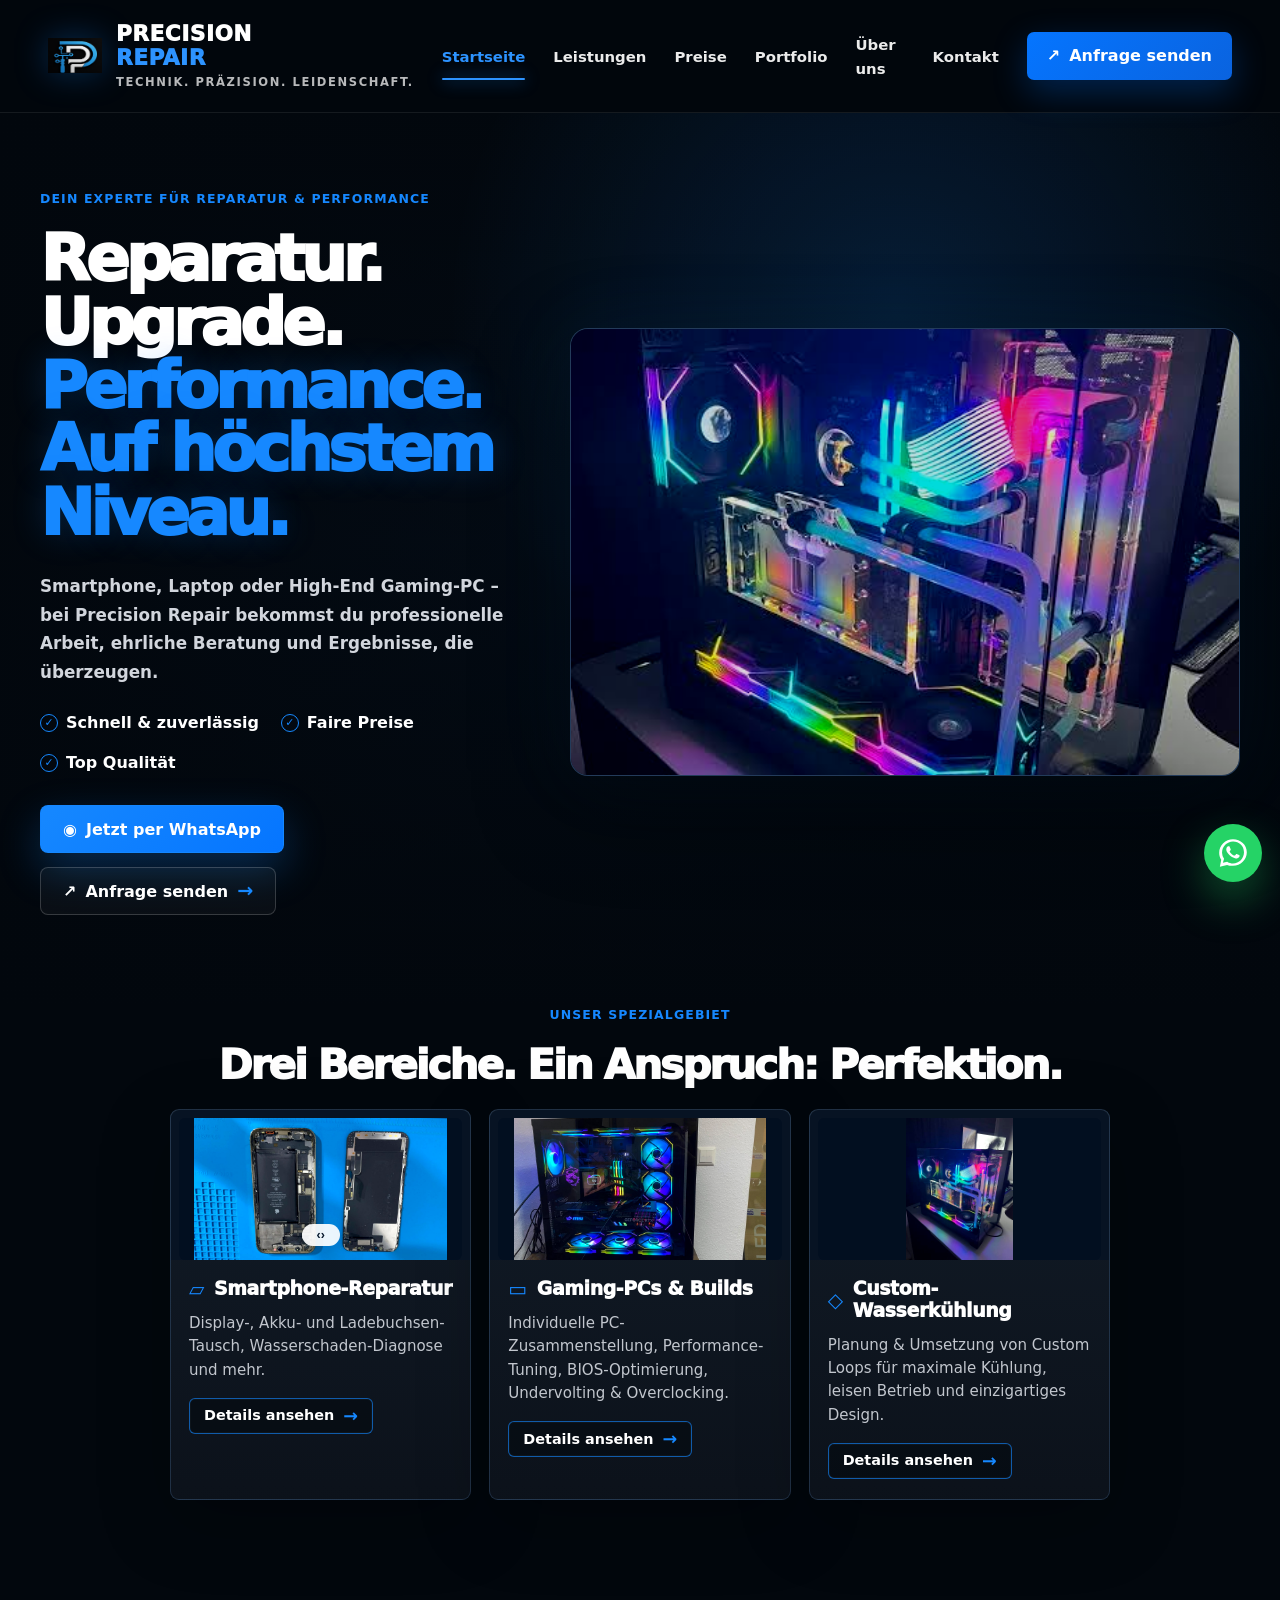
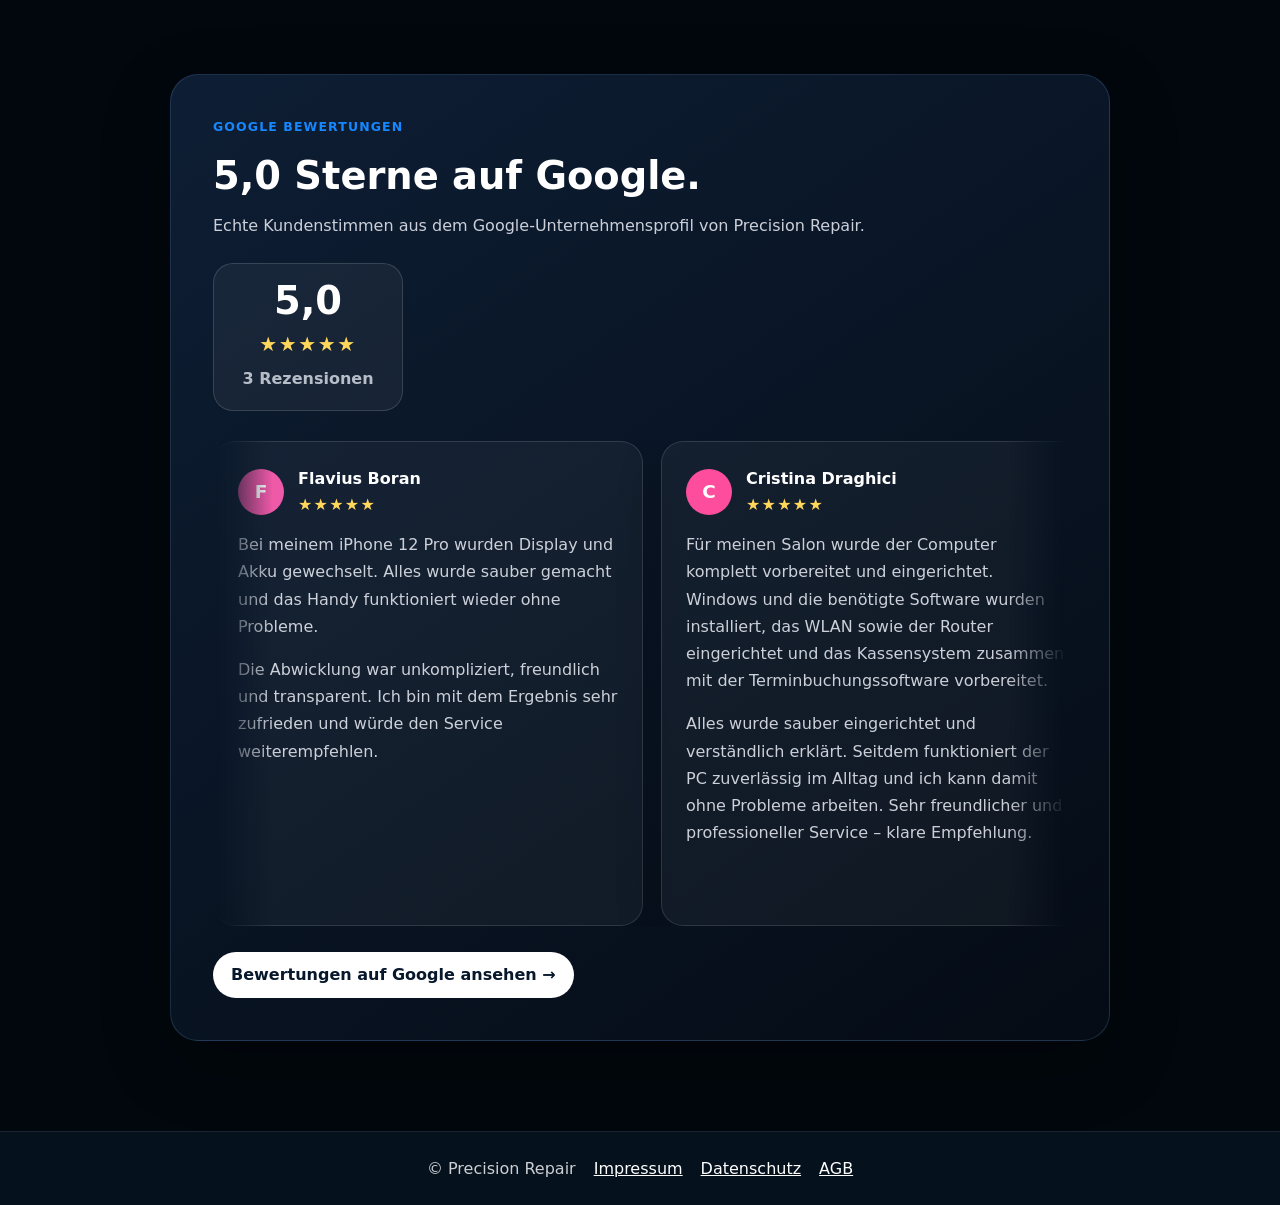
==== commit 81595f2d: "Add review carousel and third Google review" ====
--- a/index.html
+++ b/index.html
@@ -47,7 +47,15 @@
       </div>
     </section>
 
-    <section class="google-reviews-section" aria-labelledby="google-reviews-title" style="padding:72px 0 90px;">
+    <section class="google-reviews-section" aria-labelledby="google-reviews-title" style="padding:72px 0 90px;overflow:hidden;">
+      <style>
+        .pr-reviews-marquee{overflow:hidden;margin-top:30px;mask-image:linear-gradient(to right,transparent,#000 7%,#000 93%,transparent);-webkit-mask-image:linear-gradient(to right,transparent,#000 7%,#000 93%,transparent)}
+        .pr-reviews-track{display:flex;gap:18px;width:max-content;animation:prReviewScroll 54s linear infinite;will-change:transform}
+        .pr-reviews-marquee:hover .pr-reviews-track{animation-play-state:paused}
+        .pr-review-card{flex:0 0 min(430px,calc(100vw - 80px));border:1px solid rgba(255,255,255,.12);border-radius:22px;background:rgba(255,255,255,.045);padding:24px;box-shadow:0 18px 48px rgba(0,0,0,.16)}
+        @keyframes prReviewScroll{from{transform:translateX(0)}to{transform:translateX(calc(-50% - 9px))}}
+        @media(prefers-reduced-motion:reduce){.pr-reviews-track{animation:none;overflow-x:auto;width:auto}}
+      </style>
       <div class="container reveal-on-scroll" style="border:1px solid rgba(122,181,255,.18);border-radius:28px;background:linear-gradient(145deg,rgba(14,31,54,.96),rgba(5,12,22,.96));box-shadow:0 22px 70px rgba(0,0,0,.24);padding:clamp(24px,4vw,42px);">
         <p class="premium-eyebrow">GOOGLE BEWERTUNGEN</p>
         <div style="display:flex;align-items:flex-start;justify-content:space-between;gap:24px;flex-wrap:wrap;">
@@ -58,20 +66,42 @@
           <div style="min-width:190px;border:1px solid rgba(255,255,255,.14);border-radius:20px;background:rgba(255,255,255,.05);padding:18px 20px;text-align:center;">
             <strong style="display:block;color:#fff;font-size:2.4rem;line-height:1;">5,0</strong>
             <span style="display:block;color:#ffd75a;font-size:1.25rem;letter-spacing:.08em;margin-top:8px;">★★★★★</span>
-            <span style="display:block;color:rgba(245,248,255,.72);font-weight:800;margin-top:6px;">2 Rezensionen</span>
+            <span style="display:block;color:rgba(245,248,255,.72);font-weight:800;margin-top:6px;">3 Rezensionen</span>
           </div>
         </div>
-        <div style="display:grid;grid-template-columns:repeat(auto-fit,minmax(280px,1fr));gap:18px;margin-top:30px;">
-          <article style="border:1px solid rgba(255,255,255,.12);border-radius:22px;background:rgba(255,255,255,.045);padding:24px;box-shadow:0 18px 48px rgba(0,0,0,.16);">
-            <div style="display:flex;align-items:center;gap:14px;margin-bottom:14px;"><span style="width:46px;height:46px;border-radius:999px;background:#ef5aa8;color:#fff;display:grid;place-items:center;font-weight:900;font-size:1.15rem;">F</span><div><strong style="display:block;color:#fff;">Flavius Boran</strong><span style="display:block;color:#ffd75a;letter-spacing:.08em;font-size:1rem;">★★★★★</span></div></div>
-            <p style="color:rgba(245,248,255,.86);line-height:1.7;margin:0;">Bei meinem iPhone 12 Pro wurden Display und Akku gewechselt. Alles wurde sauber gemacht und das Handy funktioniert wieder ohne Probleme.</p>
-            <p style="color:rgba(245,248,255,.86);line-height:1.7;margin:16px 0 0;">Die Abwicklung war unkompliziert, freundlich und transparent. Ich bin mit dem Ergebnis sehr zufrieden und würde den Service weiterempfehlen.</p>
-          </article>
-          <article style="border:1px solid rgba(255,255,255,.12);border-radius:22px;background:rgba(255,255,255,.045);padding:24px;box-shadow:0 18px 48px rgba(0,0,0,.16);">
-            <div style="display:flex;align-items:center;gap:14px;margin-bottom:14px;"><span style="width:46px;height:46px;border-radius:999px;background:#ff4d9d;color:#fff;display:grid;place-items:center;font-weight:900;font-size:1.15rem;">C</span><div><strong style="display:block;color:#fff;">Cristina Draghici</strong><span style="display:block;color:#ffd75a;letter-spacing:.08em;font-size:1rem;">★★★★★</span></div></div>
-            <p style="color:rgba(245,248,255,.86);line-height:1.7;margin:0;">Für meinen Salon wurde der Computer komplett vorbereitet und eingerichtet. Windows und die benötigte Software wurden installiert, das WLAN sowie der Router eingerichtet und das Kassensystem zusammen mit der Terminbuchungssoftware vorbereitet.</p>
-            <p style="color:rgba(245,248,255,.86);line-height:1.7;margin:16px 0 0;">Alles wurde sauber eingerichtet und verständlich erklärt. Seitdem funktioniert der PC zuverlässig im Alltag und ich kann damit ohne Probleme arbeiten. Sehr freundlicher und professioneller Service – klare Empfehlung.</p>
-          </article>
+        <div class="pr-reviews-marquee" aria-label="Google Bewertungen">
+          <div class="pr-reviews-track">
+            <article class="pr-review-card">
+              <div style="display:flex;align-items:center;gap:14px;margin-bottom:14px;"><span style="width:46px;height:46px;border-radius:999px;background:#ef5aa8;color:#fff;display:grid;place-items:center;font-weight:900;font-size:1.15rem;">F</span><div><strong style="display:block;color:#fff;">Flavius Boran</strong><span style="display:block;color:#ffd75a;letter-spacing:.08em;font-size:1rem;">★★★★★</span></div></div>
+              <p style="color:rgba(245,248,255,.86);line-height:1.7;margin:0;">Bei meinem iPhone 12 Pro wurden Display und Akku gewechselt. Alles wurde sauber gemacht und das Handy funktioniert wieder ohne Probleme.</p>
+              <p style="color:rgba(245,248,255,.86);line-height:1.7;margin:16px 0 0;">Die Abwicklung war unkompliziert, freundlich und transparent. Ich bin mit dem Ergebnis sehr zufrieden und würde den Service weiterempfehlen.</p>
+            </article>
+            <article class="pr-review-card">
+              <div style="display:flex;align-items:center;gap:14px;margin-bottom:14px;"><span style="width:46px;height:46px;border-radius:999px;background:#ff4d9d;color:#fff;display:grid;place-items:center;font-weight:900;font-size:1.15rem;">C</span><div><strong style="display:block;color:#fff;">Cristina Draghici</strong><span style="display:block;color:#ffd75a;letter-spacing:.08em;font-size:1rem;">★★★★★</span></div></div>
+              <p style="color:rgba(245,248,255,.86);line-height:1.7;margin:0;">Für meinen Salon wurde der Computer komplett vorbereitet und eingerichtet. Windows und die benötigte Software wurden installiert, das WLAN sowie der Router eingerichtet und das Kassensystem zusammen mit der Terminbuchungssoftware vorbereitet.</p>
+              <p style="color:rgba(245,248,255,.86);line-height:1.7;margin:16px 0 0;">Alles wurde sauber eingerichtet und verständlich erklärt. Seitdem funktioniert der PC zuverlässig im Alltag und ich kann damit ohne Probleme arbeiten. Sehr freundlicher und professioneller Service – klare Empfehlung.</p>
+            </article>
+            <article class="pr-review-card">
+              <div style="display:flex;align-items:center;gap:14px;margin-bottom:14px;"><span style="width:46px;height:46px;border-radius:999px;background:#ff5a1f;color:#fff;display:grid;place-items:center;font-weight:900;font-size:1.15rem;">C</span><div><strong style="display:block;color:#fff;">Cosmin Covaci</strong><span style="display:block;color:#ffd75a;letter-spacing:.08em;font-size:1rem;">★★★★★</span></div></div>
+              <p style="color:rgba(245,248,255,.86);line-height:1.7;margin:0;">Ich habe mein älteres Packard-Bell-Notebook reparieren und wieder einrichten lassen. Es wurde gründlich von innen und außen gereinigt, die Wärmeleitpaste erneuert, die alte Festplatte durch eine SSD ersetzt und Windows inklusive aller Treiber frisch installiert. Auch das Problem mit der Tastatur wurde behoben.</p>
+              <p style="color:rgba(245,248,255,.86);line-height:1.7;margin:16px 0 0;">Der Laptop läuft jetzt deutlich schneller und zuverlässiger als vorher. Die Arbeit wurde sauber, verständlich und zu einem fairen Preis erledigt. Ich bin sehr zufrieden und kann den Service weiterempfehlen.</p>
+            </article>
+            <article class="pr-review-card" aria-hidden="true">
+              <div style="display:flex;align-items:center;gap:14px;margin-bottom:14px;"><span style="width:46px;height:46px;border-radius:999px;background:#ef5aa8;color:#fff;display:grid;place-items:center;font-weight:900;font-size:1.15rem;">F</span><div><strong style="display:block;color:#fff;">Flavius Boran</strong><span style="display:block;color:#ffd75a;letter-spacing:.08em;font-size:1rem;">★★★★★</span></div></div>
+              <p style="color:rgba(245,248,255,.86);line-height:1.7;margin:0;">Bei meinem iPhone 12 Pro wurden Display und Akku gewechselt. Alles wurde sauber gemacht und das Handy funktioniert wieder ohne Probleme.</p>
+              <p style="color:rgba(245,248,255,.86);line-height:1.7;margin:16px 0 0;">Die Abwicklung war unkompliziert, freundlich und transparent. Ich bin mit dem Ergebnis sehr zufrieden und würde den Service weiterempfehlen.</p>
+            </article>
+            <article class="pr-review-card" aria-hidden="true">
+              <div style="display:flex;align-items:center;gap:14px;margin-bottom:14px;"><span style="width:46px;height:46px;border-radius:999px;background:#ff4d9d;color:#fff;display:grid;place-items:center;font-weight:900;font-size:1.15rem;">C</span><div><strong style="display:block;color:#fff;">Cristina Draghici</strong><span style="display:block;color:#ffd75a;letter-spacing:.08em;font-size:1rem;">★★★★★</span></div></div>
+              <p style="color:rgba(245,248,255,.86);line-height:1.7;margin:0;">Für meinen Salon wurde der Computer komplett vorbereitet und eingerichtet. Windows und die benötigte Software wurden installiert, das WLAN sowie der Router eingerichtet und das Kassensystem zusammen mit der Terminbuchungssoftware vorbereitet.</p>
+              <p style="color:rgba(245,248,255,.86);line-height:1.7;margin:16px 0 0;">Alles wurde sauber eingerichtet und verständlich erklärt. Seitdem funktioniert der PC zuverlässig im Alltag und ich kann damit ohne Probleme arbeiten. Sehr freundlicher und professioneller Service – klare Empfehlung.</p>
+            </article>
+            <article class="pr-review-card" aria-hidden="true">
+              <div style="display:flex;align-items:center;gap:14px;margin-bottom:14px;"><span style="width:46px;height:46px;border-radius:999px;background:#ff5a1f;color:#fff;display:grid;place-items:center;font-weight:900;font-size:1.15rem;">C</span><div><strong style="display:block;color:#fff;">Cosmin Covaci</strong><span style="display:block;color:#ffd75a;letter-spacing:.08em;font-size:1rem;">★★★★★</span></div></div>
+              <p style="color:rgba(245,248,255,.86);line-height:1.7;margin:0;">Ich habe mein älteres Packard-Bell-Notebook reparieren und wieder einrichten lassen. Es wurde gründlich von innen und außen gereinigt, die Wärmeleitpaste erneuert, die alte Festplatte durch eine SSD ersetzt und Windows inklusive aller Treiber frisch installiert. Auch das Problem mit der Tastatur wurde behoben.</p>
+              <p style="color:rgba(245,248,255,.86);line-height:1.7;margin:16px 0 0;">Der Laptop läuft jetzt deutlich schneller und zuverlässiger als vorher. Die Arbeit wurde sauber, verständlich und zu einem fairen Preis erledigt. Ich bin sehr zufrieden und kann den Service weiterempfehlen.</p>
+            </article>
+          </div>
         </div>
         <div style="display:flex;flex-wrap:wrap;gap:12px;margin-top:26px;">
           <a href="https://share.google/XqEuyMnloUbbC0aK1" target="_blank" rel="noopener noreferrer" style="display:inline-flex;align-items:center;justify-content:center;min-height:46px;padding:0 18px;border-radius:999px;background:#fff;color:#07182c;text-decoration:none;font-weight:900;">Bewertungen auf Google ansehen →</a>
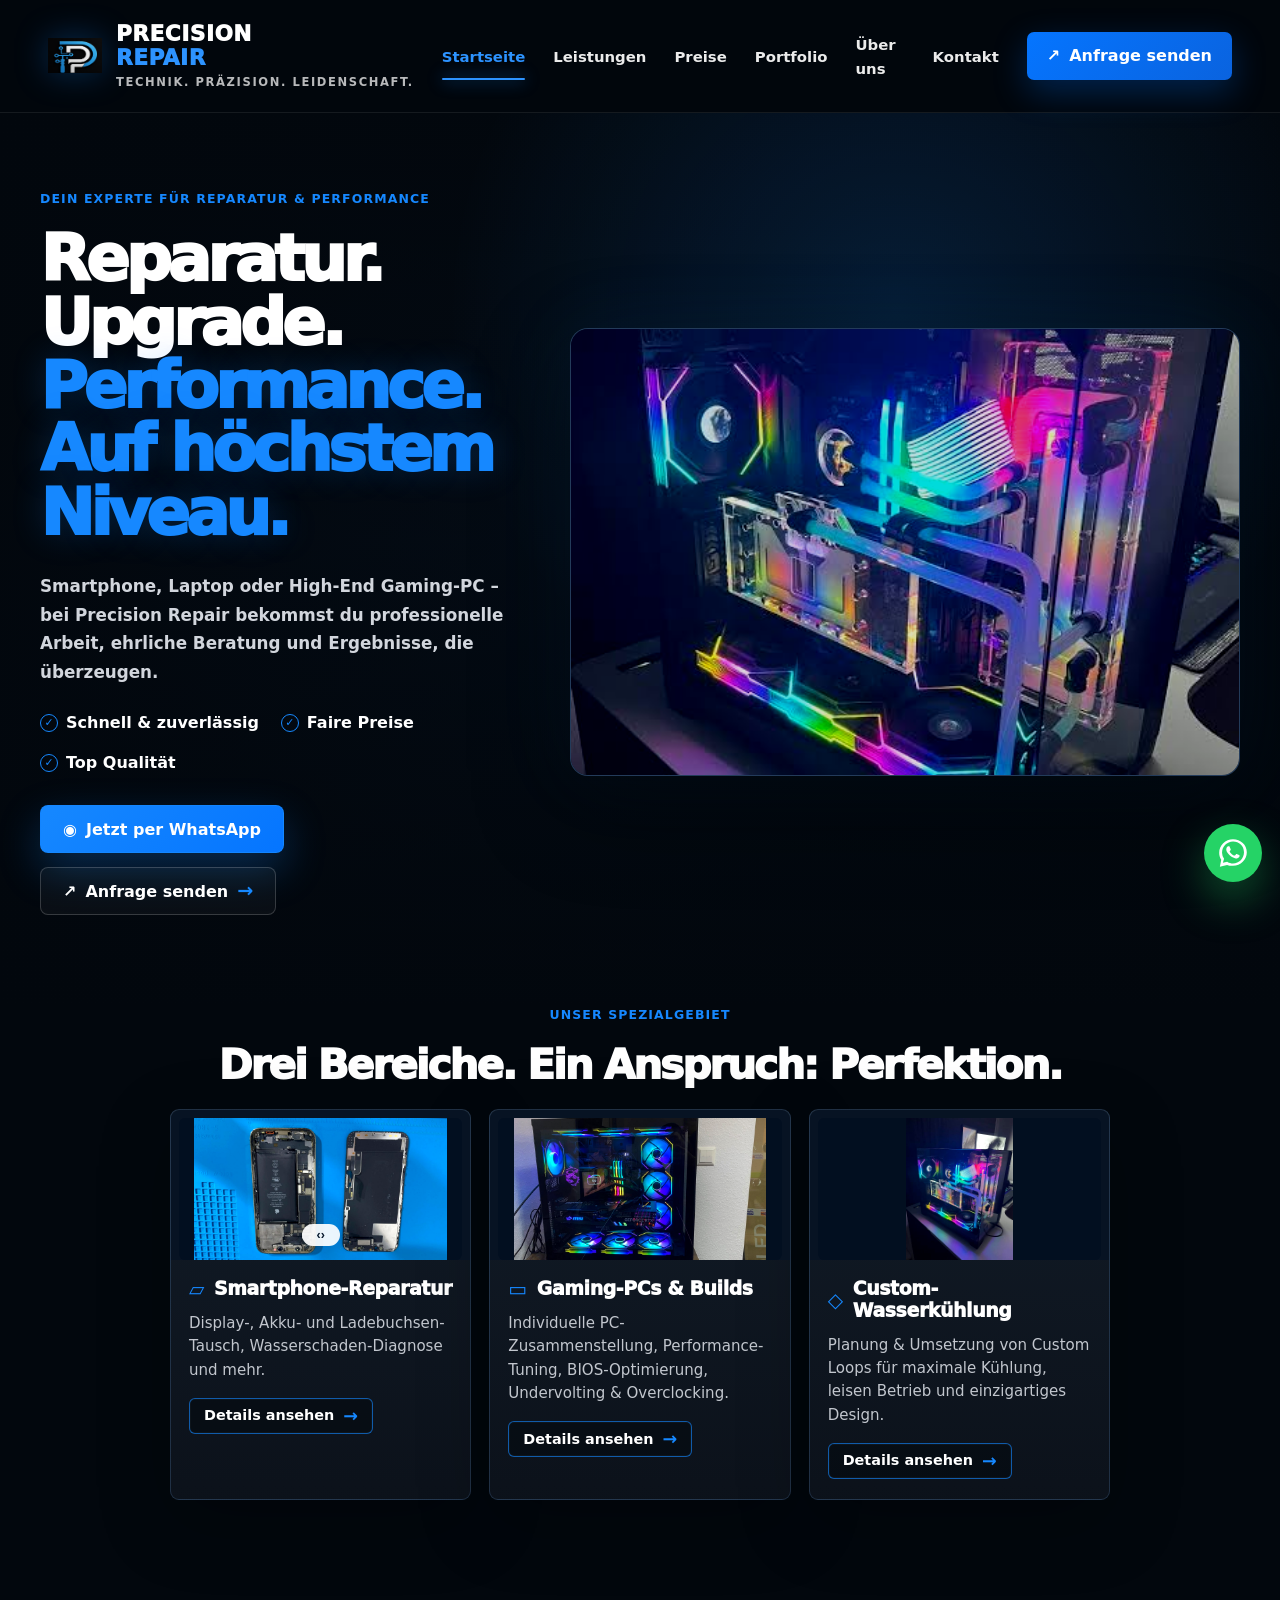
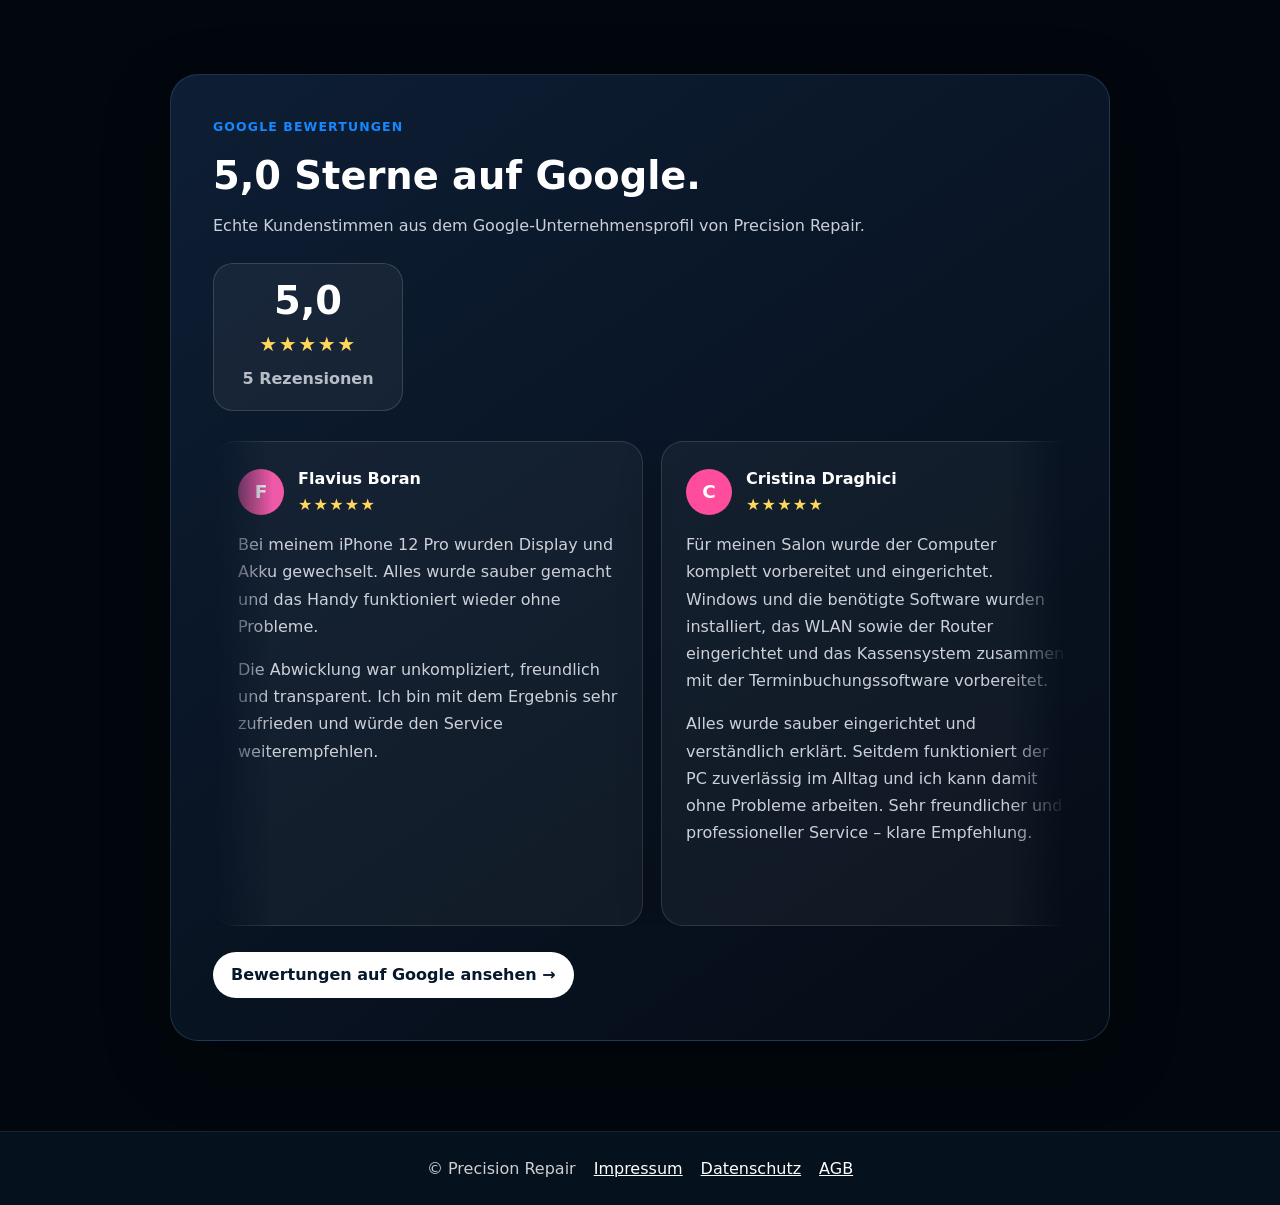
==== commit b24e6392: "Add latest Google reviews" ====
--- a/index.html
+++ b/index.html
@@ -50,7 +50,7 @@
     <section class="google-reviews-section" aria-labelledby="google-reviews-title" style="padding:72px 0 90px;overflow:hidden;">
       <style>
         .pr-reviews-marquee{overflow:hidden;margin-top:30px;mask-image:linear-gradient(to right,transparent,#000 7%,#000 93%,transparent);-webkit-mask-image:linear-gradient(to right,transparent,#000 7%,#000 93%,transparent)}
-        .pr-reviews-track{display:flex;gap:18px;width:max-content;animation:prReviewScroll 54s linear infinite;will-change:transform}
+        .pr-reviews-track{display:flex;gap:18px;width:max-content;animation:prReviewScroll 78s linear infinite;will-change:transform}
         .pr-reviews-marquee:hover .pr-reviews-track{animation-play-state:paused}
         .pr-review-card{flex:0 0 min(430px,calc(100vw - 80px));border:1px solid rgba(255,255,255,.12);border-radius:22px;background:rgba(255,255,255,.045);padding:24px;box-shadow:0 18px 48px rgba(0,0,0,.16)}
         @keyframes prReviewScroll{from{transform:translateX(0)}to{transform:translateX(calc(-50% - 9px))}}
@@ -66,7 +66,7 @@
           <div style="min-width:190px;border:1px solid rgba(255,255,255,.14);border-radius:20px;background:rgba(255,255,255,.05);padding:18px 20px;text-align:center;">
             <strong style="display:block;color:#fff;font-size:2.4rem;line-height:1;">5,0</strong>
             <span style="display:block;color:#ffd75a;font-size:1.25rem;letter-spacing:.08em;margin-top:8px;">★★★★★</span>
-            <span style="display:block;color:rgba(245,248,255,.72);font-weight:800;margin-top:6px;">3 Rezensionen</span>
+            <span style="display:block;color:rgba(245,248,255,.72);font-weight:800;margin-top:6px;">5 Rezensionen</span>
           </div>
         </div>
         <div class="pr-reviews-marquee" aria-label="Google Bewertungen">
@@ -86,6 +86,14 @@
               <p style="color:rgba(245,248,255,.86);line-height:1.7;margin:0;">Ich habe mein älteres Packard-Bell-Notebook reparieren und wieder einrichten lassen. Es wurde gründlich von innen und außen gereinigt, die Wärmeleitpaste erneuert, die alte Festplatte durch eine SSD ersetzt und Windows inklusive aller Treiber frisch installiert. Auch das Problem mit der Tastatur wurde behoben.</p>
               <p style="color:rgba(245,248,255,.86);line-height:1.7;margin:16px 0 0;">Der Laptop läuft jetzt deutlich schneller und zuverlässiger als vorher. Die Arbeit wurde sauber, verständlich und zu einem fairen Preis erledigt. Ich bin sehr zufrieden und kann den Service weiterempfehlen.</p>
             </article>
+            <article class="pr-review-card">
+              <div style="display:flex;align-items:center;gap:14px;margin-bottom:14px;"><span style="width:46px;height:46px;border-radius:999px;background:#e85d75;color:#fff;display:grid;place-items:center;font-weight:900;font-size:1.15rem;">C</span><div><strong style="display:block;color:#fff;">Cintia Stefán</strong><span style="display:block;color:#ffd75a;letter-spacing:.08em;font-size:1rem;">★★★★★</span></div></div>
+              <p style="color:rgba(245,248,255,.86);line-height:1.7;margin:0;font-size:1.85rem;">❤️</p>
+            </article>
+            <article class="pr-review-card">
+              <div style="display:flex;align-items:center;gap:14px;margin-bottom:14px;"><span style="width:46px;height:46px;border-radius:999px;background:#3a8bdc;color:#fff;display:grid;place-items:center;font-weight:900;font-size:1.15rem;">Cs</span><div><strong style="display:block;color:#fff;">Csilla Divinyi</strong><span style="display:block;color:#ffd75a;letter-spacing:.08em;font-size:1rem;">★★★★★</span></div></div>
+              <p style="color:rgba(245,248,255,.86);line-height:1.7;margin:0;font-size:1.85rem;">❤️</p>
+            </article>
             <article class="pr-review-card" aria-hidden="true">
               <div style="display:flex;align-items:center;gap:14px;margin-bottom:14px;"><span style="width:46px;height:46px;border-radius:999px;background:#ef5aa8;color:#fff;display:grid;place-items:center;font-weight:900;font-size:1.15rem;">F</span><div><strong style="display:block;color:#fff;">Flavius Boran</strong><span style="display:block;color:#ffd75a;letter-spacing:.08em;font-size:1rem;">★★★★★</span></div></div>
               <p style="color:rgba(245,248,255,.86);line-height:1.7;margin:0;">Bei meinem iPhone 12 Pro wurden Display und Akku gewechselt. Alles wurde sauber gemacht und das Handy funktioniert wieder ohne Probleme.</p>
@@ -100,6 +108,14 @@
               <div style="display:flex;align-items:center;gap:14px;margin-bottom:14px;"><span style="width:46px;height:46px;border-radius:999px;background:#ff5a1f;color:#fff;display:grid;place-items:center;font-weight:900;font-size:1.15rem;">C</span><div><strong style="display:block;color:#fff;">Cosmin Covaci</strong><span style="display:block;color:#ffd75a;letter-spacing:.08em;font-size:1rem;">★★★★★</span></div></div>
               <p style="color:rgba(245,248,255,.86);line-height:1.7;margin:0;">Ich habe mein älteres Packard-Bell-Notebook reparieren und wieder einrichten lassen. Es wurde gründlich von innen und außen gereinigt, die Wärmeleitpaste erneuert, die alte Festplatte durch eine SSD ersetzt und Windows inklusive aller Treiber frisch installiert. Auch das Problem mit der Tastatur wurde behoben.</p>
               <p style="color:rgba(245,248,255,.86);line-height:1.7;margin:16px 0 0;">Der Laptop läuft jetzt deutlich schneller und zuverlässiger als vorher. Die Arbeit wurde sauber, verständlich und zu einem fairen Preis erledigt. Ich bin sehr zufrieden und kann den Service weiterempfehlen.</p>
+            </article>
+            <article class="pr-review-card" aria-hidden="true">
+              <div style="display:flex;align-items:center;gap:14px;margin-bottom:14px;"><span style="width:46px;height:46px;border-radius:999px;background:#e85d75;color:#fff;display:grid;place-items:center;font-weight:900;font-size:1.15rem;">C</span><div><strong style="display:block;color:#fff;">Cintia Stefán</strong><span style="display:block;color:#ffd75a;letter-spacing:.08em;font-size:1rem;">★★★★★</span></div></div>
+              <p style="color:rgba(245,248,255,.86);line-height:1.7;margin:0;font-size:1.85rem;">❤️</p>
+            </article>
+            <article class="pr-review-card" aria-hidden="true">
+              <div style="display:flex;align-items:center;gap:14px;margin-bottom:14px;"><span style="width:46px;height:46px;border-radius:999px;background:#3a8bdc;color:#fff;display:grid;place-items:center;font-weight:900;font-size:1.15rem;">Cs</span><div><strong style="display:block;color:#fff;">Csilla Divinyi</strong><span style="display:block;color:#ffd75a;letter-spacing:.08em;font-size:1rem;">★★★★★</span></div></div>
+              <p style="color:rgba(245,248,255,.86);line-height:1.7;margin:0;font-size:1.85rem;">❤️</p>
             </article>
           </div>
         </div>
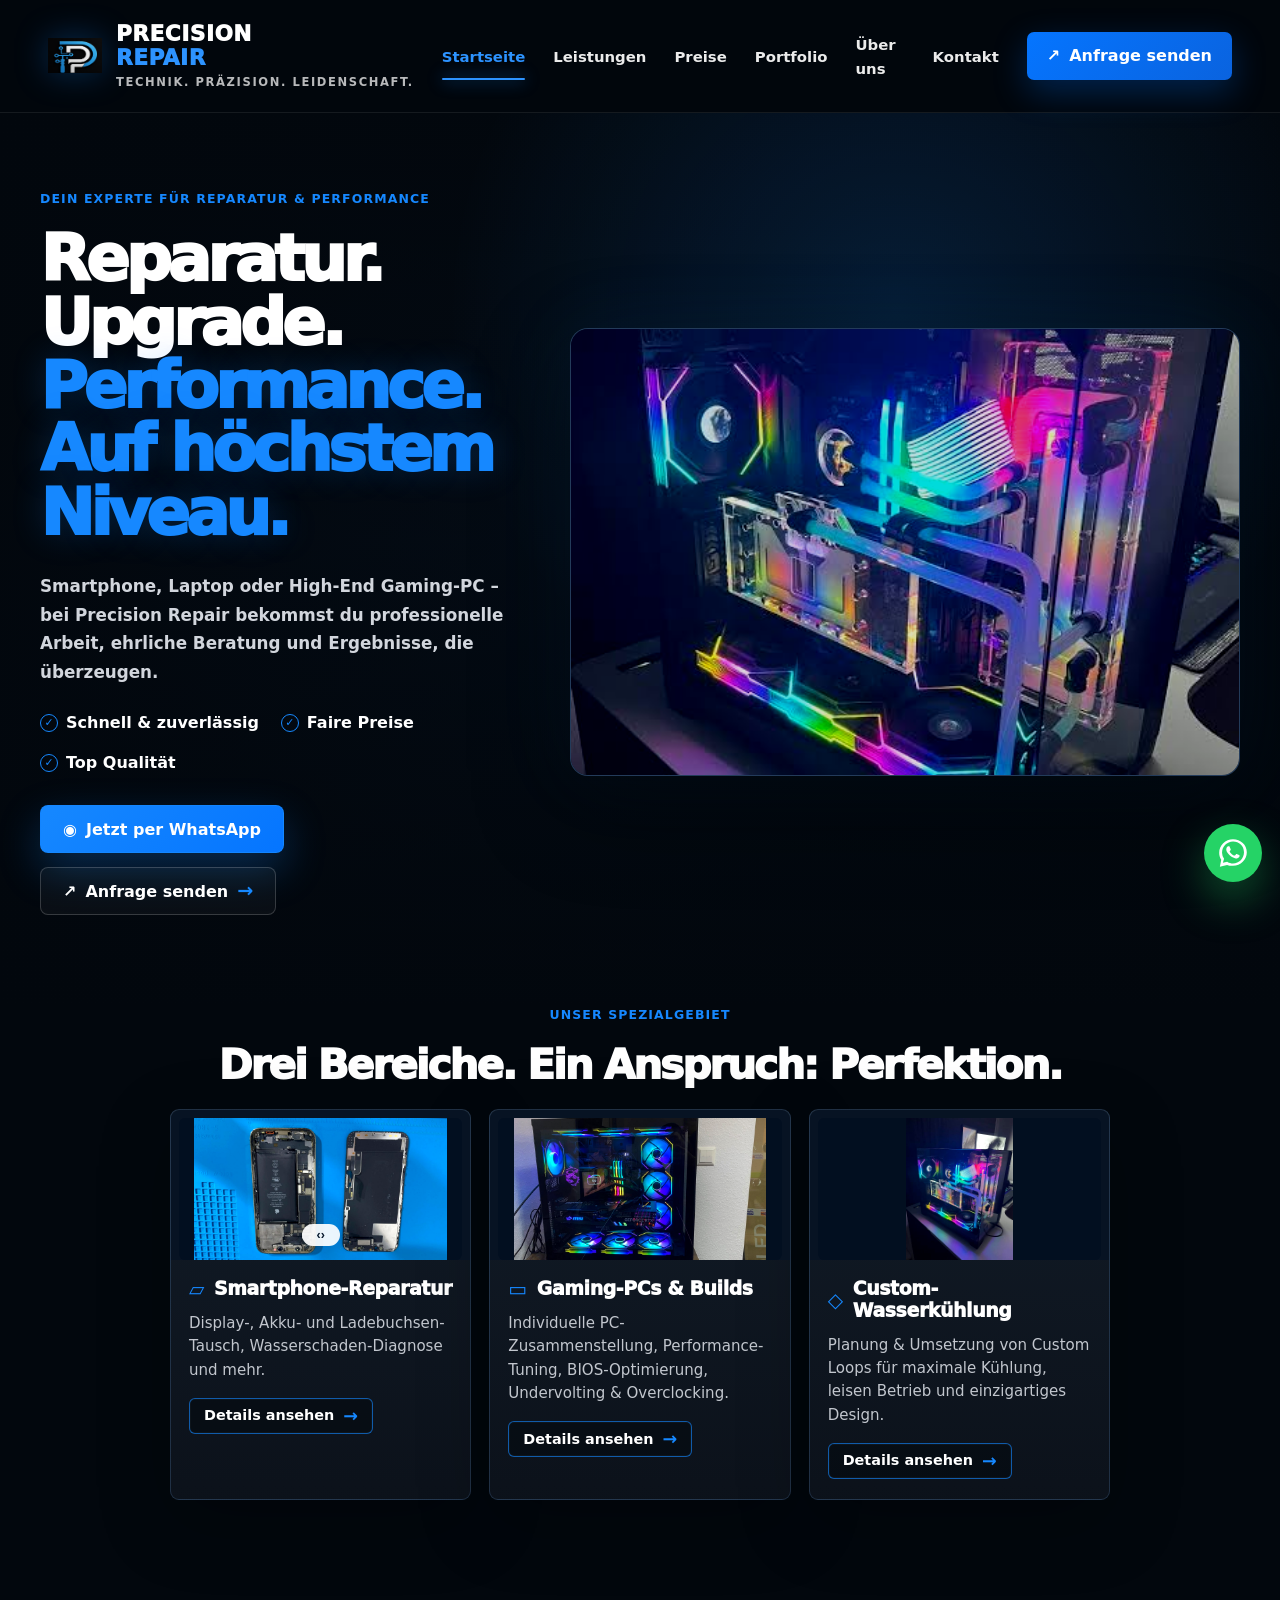
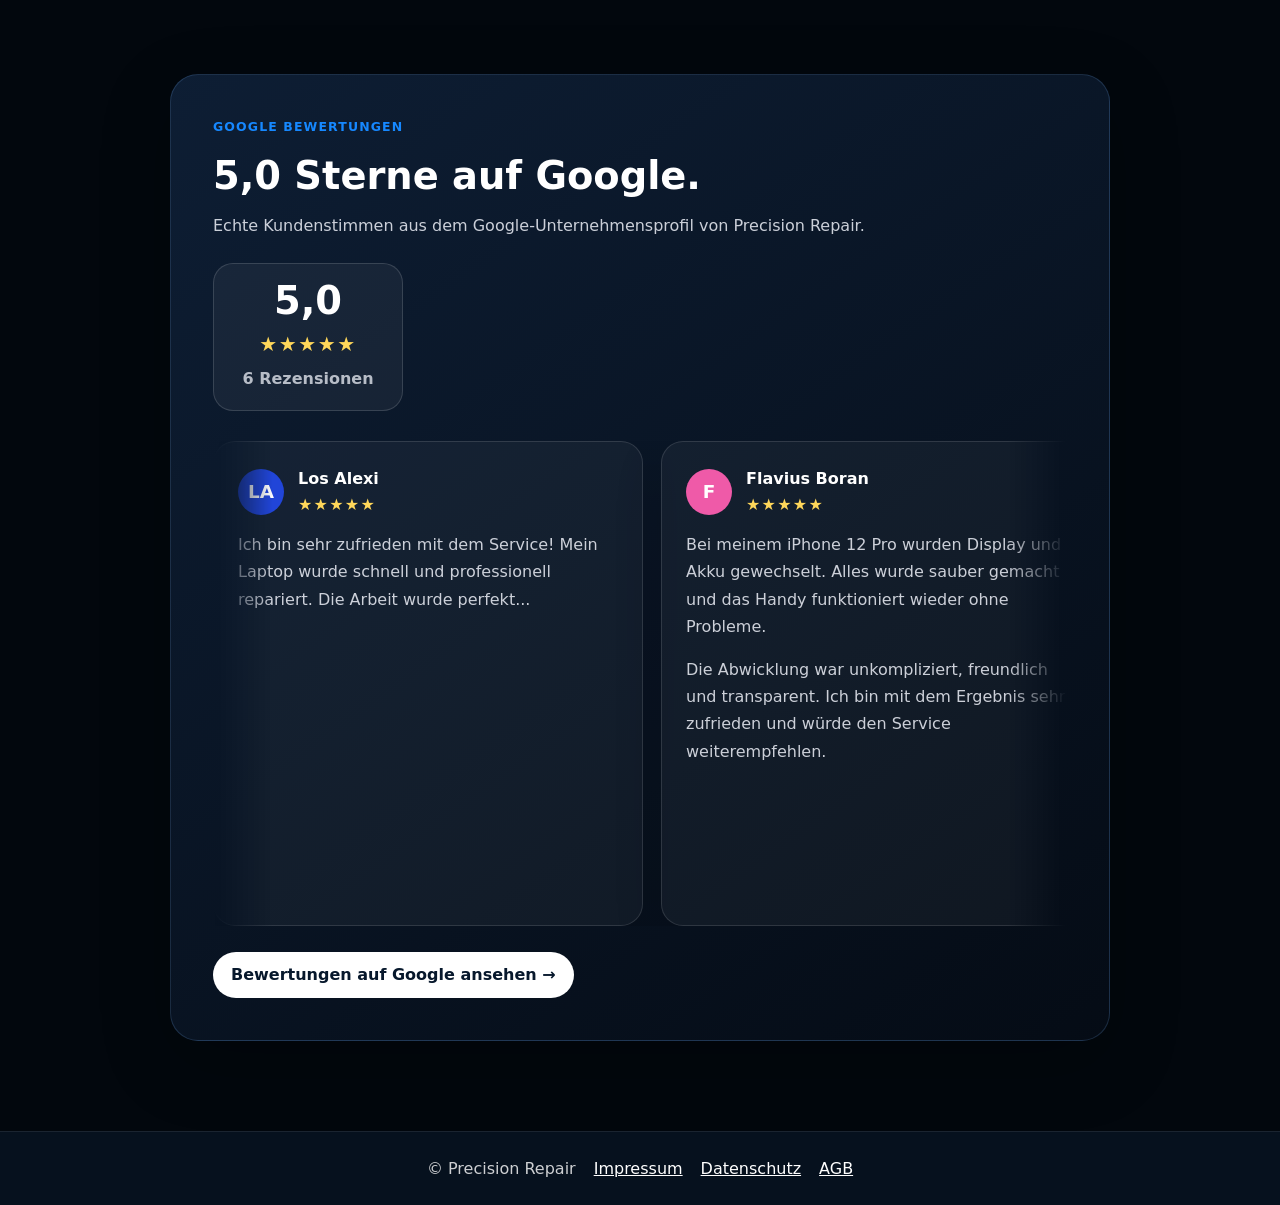
==== commit 76e9890f: "Add Los Alexi Google review" ====
--- a/index.html
+++ b/index.html
@@ -50,7 +50,7 @@
     <section class="google-reviews-section" aria-labelledby="google-reviews-title" style="padding:72px 0 90px;overflow:hidden;">
       <style>
         .pr-reviews-marquee{overflow:hidden;margin-top:30px;mask-image:linear-gradient(to right,transparent,#000 7%,#000 93%,transparent);-webkit-mask-image:linear-gradient(to right,transparent,#000 7%,#000 93%,transparent)}
-        .pr-reviews-track{display:flex;gap:18px;width:max-content;animation:prReviewScroll 78s linear infinite;will-change:transform}
+        .pr-reviews-track{display:flex;gap:18px;width:max-content;animation:prReviewScroll 94s linear infinite;will-change:transform}
         .pr-reviews-marquee:hover .pr-reviews-track{animation-play-state:paused}
         .pr-review-card{flex:0 0 min(430px,calc(100vw - 80px));border:1px solid rgba(255,255,255,.12);border-radius:22px;background:rgba(255,255,255,.045);padding:24px;box-shadow:0 18px 48px rgba(0,0,0,.16)}
         @keyframes prReviewScroll{from{transform:translateX(0)}to{transform:translateX(calc(-50% - 9px))}}
@@ -66,11 +66,15 @@
           <div style="min-width:190px;border:1px solid rgba(255,255,255,.14);border-radius:20px;background:rgba(255,255,255,.05);padding:18px 20px;text-align:center;">
             <strong style="display:block;color:#fff;font-size:2.4rem;line-height:1;">5,0</strong>
             <span style="display:block;color:#ffd75a;font-size:1.25rem;letter-spacing:.08em;margin-top:8px;">★★★★★</span>
-            <span style="display:block;color:rgba(245,248,255,.72);font-weight:800;margin-top:6px;">5 Rezensionen</span>
+            <span style="display:block;color:rgba(245,248,255,.72);font-weight:800;margin-top:6px;">6 Rezensionen</span>
           </div>
         </div>
         <div class="pr-reviews-marquee" aria-label="Google Bewertungen">
           <div class="pr-reviews-track">
+            <article class="pr-review-card">
+              <div style="display:flex;align-items:center;gap:14px;margin-bottom:14px;"><span style="width:46px;height:46px;border-radius:999px;background:#2145d8;color:#fff;display:grid;place-items:center;font-weight:900;font-size:1.15rem;">LA</span><div><strong style="display:block;color:#fff;">Los Alexi</strong><span style="display:block;color:#ffd75a;letter-spacing:.08em;font-size:1rem;">★★★★★</span></div></div>
+              <p style="color:rgba(245,248,255,.86);line-height:1.7;margin:0;">Ich bin sehr zufrieden mit dem Service! Mein Laptop wurde schnell und professionell repariert. Die Arbeit wurde perfekt...</p>
+            </article>
             <article class="pr-review-card">
               <div style="display:flex;align-items:center;gap:14px;margin-bottom:14px;"><span style="width:46px;height:46px;border-radius:999px;background:#ef5aa8;color:#fff;display:grid;place-items:center;font-weight:900;font-size:1.15rem;">F</span><div><strong style="display:block;color:#fff;">Flavius Boran</strong><span style="display:block;color:#ffd75a;letter-spacing:.08em;font-size:1rem;">★★★★★</span></div></div>
               <p style="color:rgba(245,248,255,.86);line-height:1.7;margin:0;">Bei meinem iPhone 12 Pro wurden Display und Akku gewechselt. Alles wurde sauber gemacht und das Handy funktioniert wieder ohne Probleme.</p>
@@ -93,6 +97,10 @@
             <article class="pr-review-card">
               <div style="display:flex;align-items:center;gap:14px;margin-bottom:14px;"><span style="width:46px;height:46px;border-radius:999px;background:#3a8bdc;color:#fff;display:grid;place-items:center;font-weight:900;font-size:1.15rem;">Cs</span><div><strong style="display:block;color:#fff;">Csilla Divinyi</strong><span style="display:block;color:#ffd75a;letter-spacing:.08em;font-size:1rem;">★★★★★</span></div></div>
               <p style="color:rgba(245,248,255,.86);line-height:1.7;margin:0;font-size:1.85rem;">❤️</p>
+            </article>
+            <article class="pr-review-card" aria-hidden="true">
+              <div style="display:flex;align-items:center;gap:14px;margin-bottom:14px;"><span style="width:46px;height:46px;border-radius:999px;background:#2145d8;color:#fff;display:grid;place-items:center;font-weight:900;font-size:1.15rem;">LA</span><div><strong style="display:block;color:#fff;">Los Alexi</strong><span style="display:block;color:#ffd75a;letter-spacing:.08em;font-size:1rem;">★★★★★</span></div></div>
+              <p style="color:rgba(245,248,255,.86);line-height:1.7;margin:0;">Ich bin sehr zufrieden mit dem Service! Mein Laptop wurde schnell und professionell repariert. Die Arbeit wurde perfekt...</p>
             </article>
             <article class="pr-review-card" aria-hidden="true">
               <div style="display:flex;align-items:center;gap:14px;margin-bottom:14px;"><span style="width:46px;height:46px;border-radius:999px;background:#ef5aa8;color:#fff;display:grid;place-items:center;font-weight:900;font-size:1.15rem;">F</span><div><strong style="display:block;color:#fff;">Flavius Boran</strong><span style="display:block;color:#ffd75a;letter-spacing:.08em;font-size:1rem;">★★★★★</span></div></div>
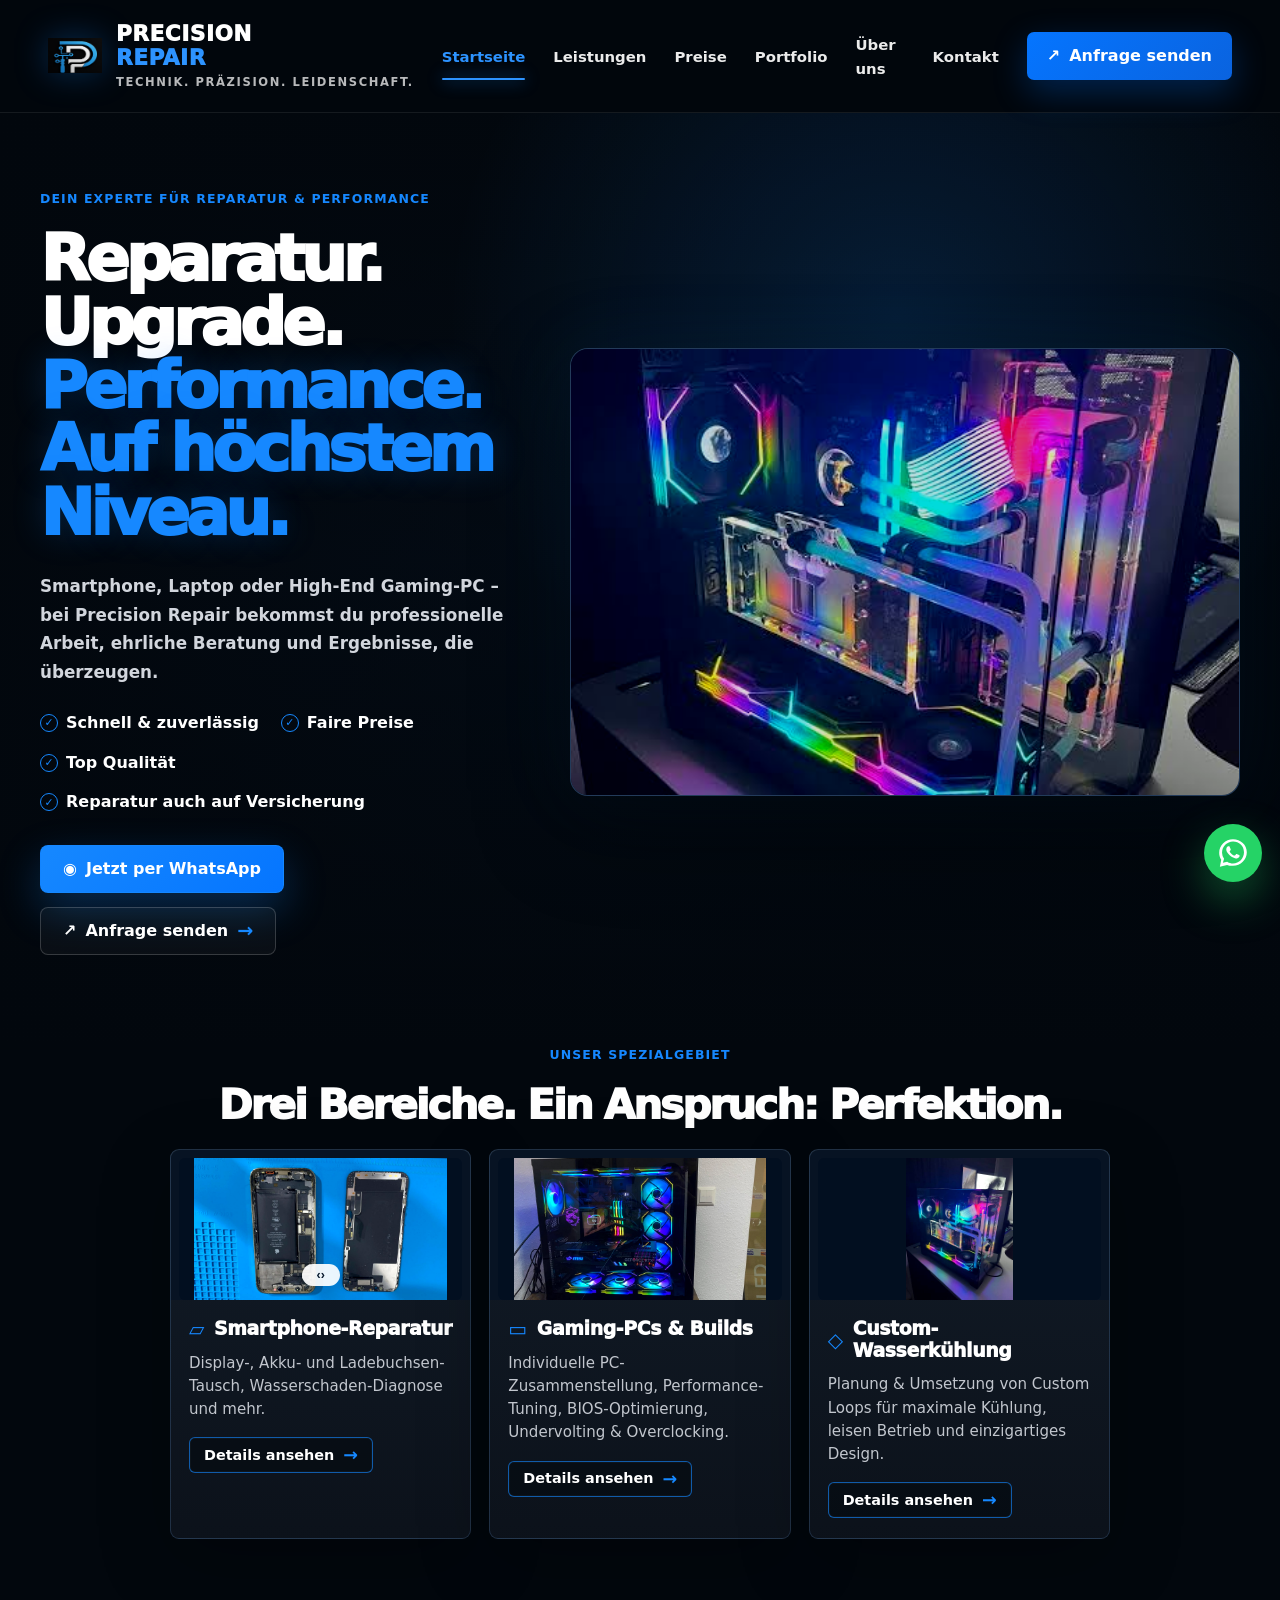
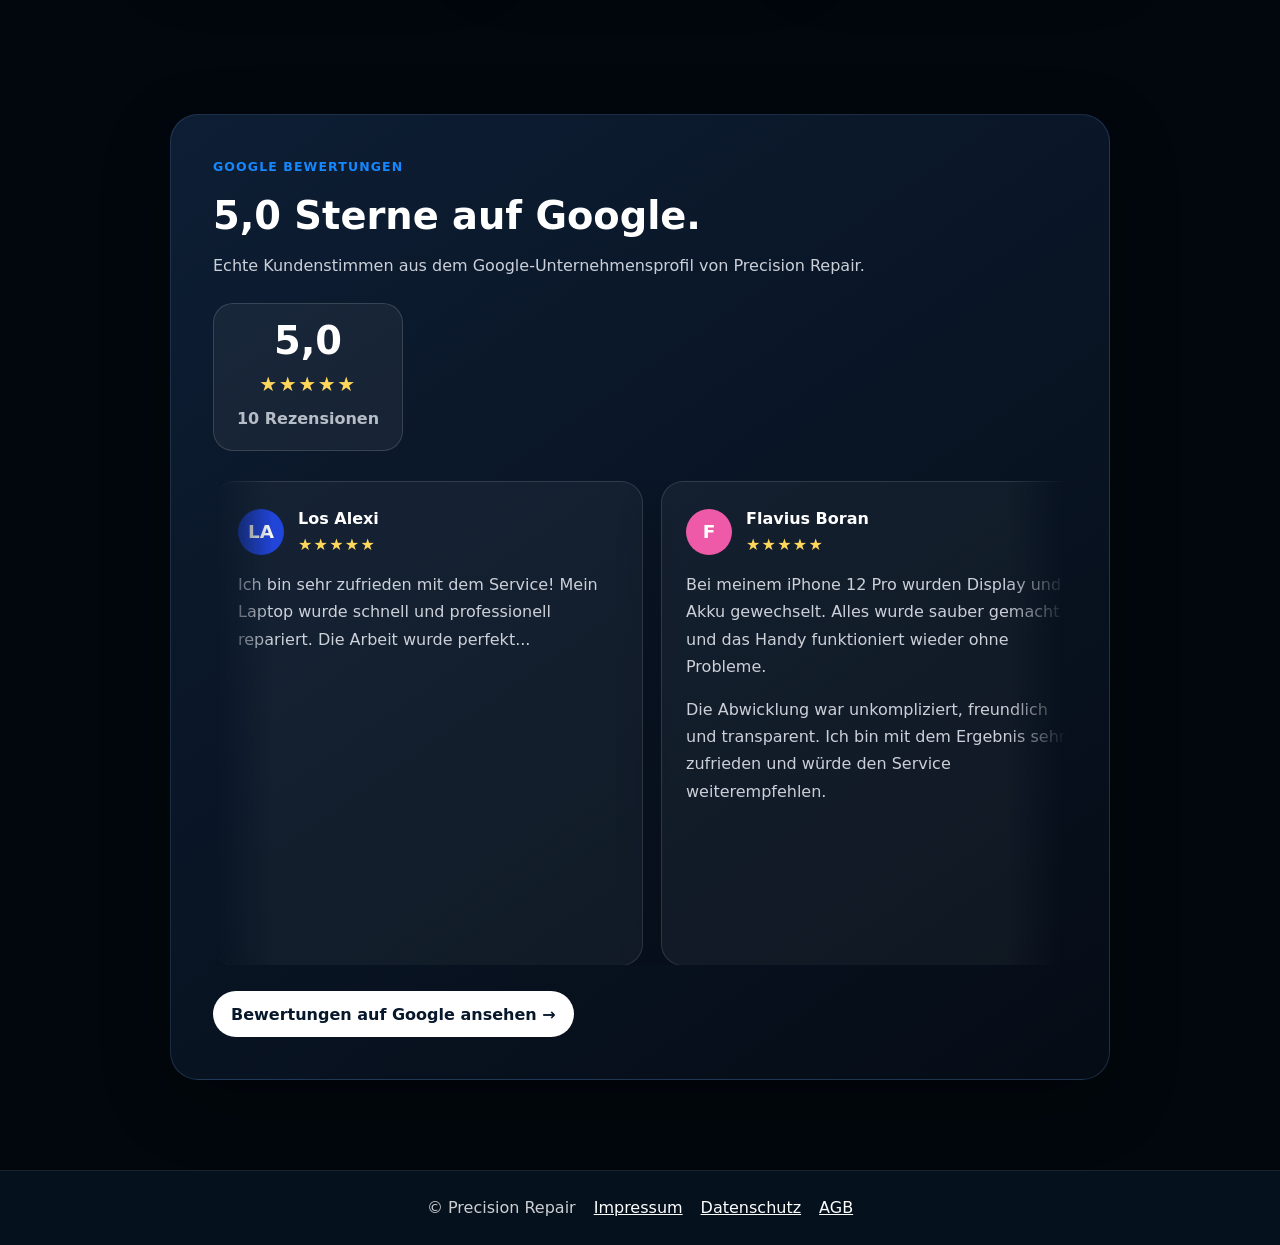
==== commit f432fc24: "Add insurance repair trust point" ====
--- a/index.html
+++ b/index.html
@@ -31,7 +31,7 @@
           <p class="premium-eyebrow">DEIN EXPERTE FÜR REPARATUR &amp; PERFORMANCE</p>
           <h1 id="hero-title"><span>Reparatur.</span><span>Upgrade.</span><span class="blue">Performance.</span><span class="blue">Auf höchstem Niveau.</span></h1>
           <p class="hero-lead">Smartphone, Laptop oder High-End Gaming-PC –<br>bei Precision Repair bekommst du professionelle Arbeit, ehrliche Beratung und Ergebnisse, die überzeugen.</p>
-          <div class="premium-trust" aria-label="Vorteile"><span><i aria-hidden="true">✓</i> Schnell &amp; zuverlässig</span><span><i aria-hidden="true">✓</i> Faire Preise</span><span><i aria-hidden="true">✓</i> Top Qualität</span></div>
+          <div class="premium-trust" aria-label="Vorteile"><span><i aria-hidden="true">✓</i> Schnell &amp; zuverlässig</span><span><i aria-hidden="true">✓</i> Faire Preise</span><span><i aria-hidden="true">✓</i> Top Qualität</span><span><i aria-hidden="true">✓</i> Reparatur auch auf Versicherung</span></div>
           <div class="premium-actions"><a class="premium-btn premium-btn-primary" href="https://wa.me/491742716936"><span aria-hidden="true">◉</span>Jetzt per WhatsApp</a><a class="premium-btn premium-btn-outline" href="kontakt.html"><span aria-hidden="true">↗</span>Anfrage senden <b aria-hidden="true">→</b></a></div>
         </div>
         <div class="hero-visual reveal-on-load delay-1" aria-hidden="true"><img src="Wasserkuhlung 6.jpeg" alt="" width="820" height="620"></div>
@@ -142,4 +142,4 @@
   <script src="assets/js/home-mockup.js?v=20260703-1"></script>
   <script src="assets/js/home-force.js?v=20260703-4"></script>
 </body>
-</html>
+</html>
